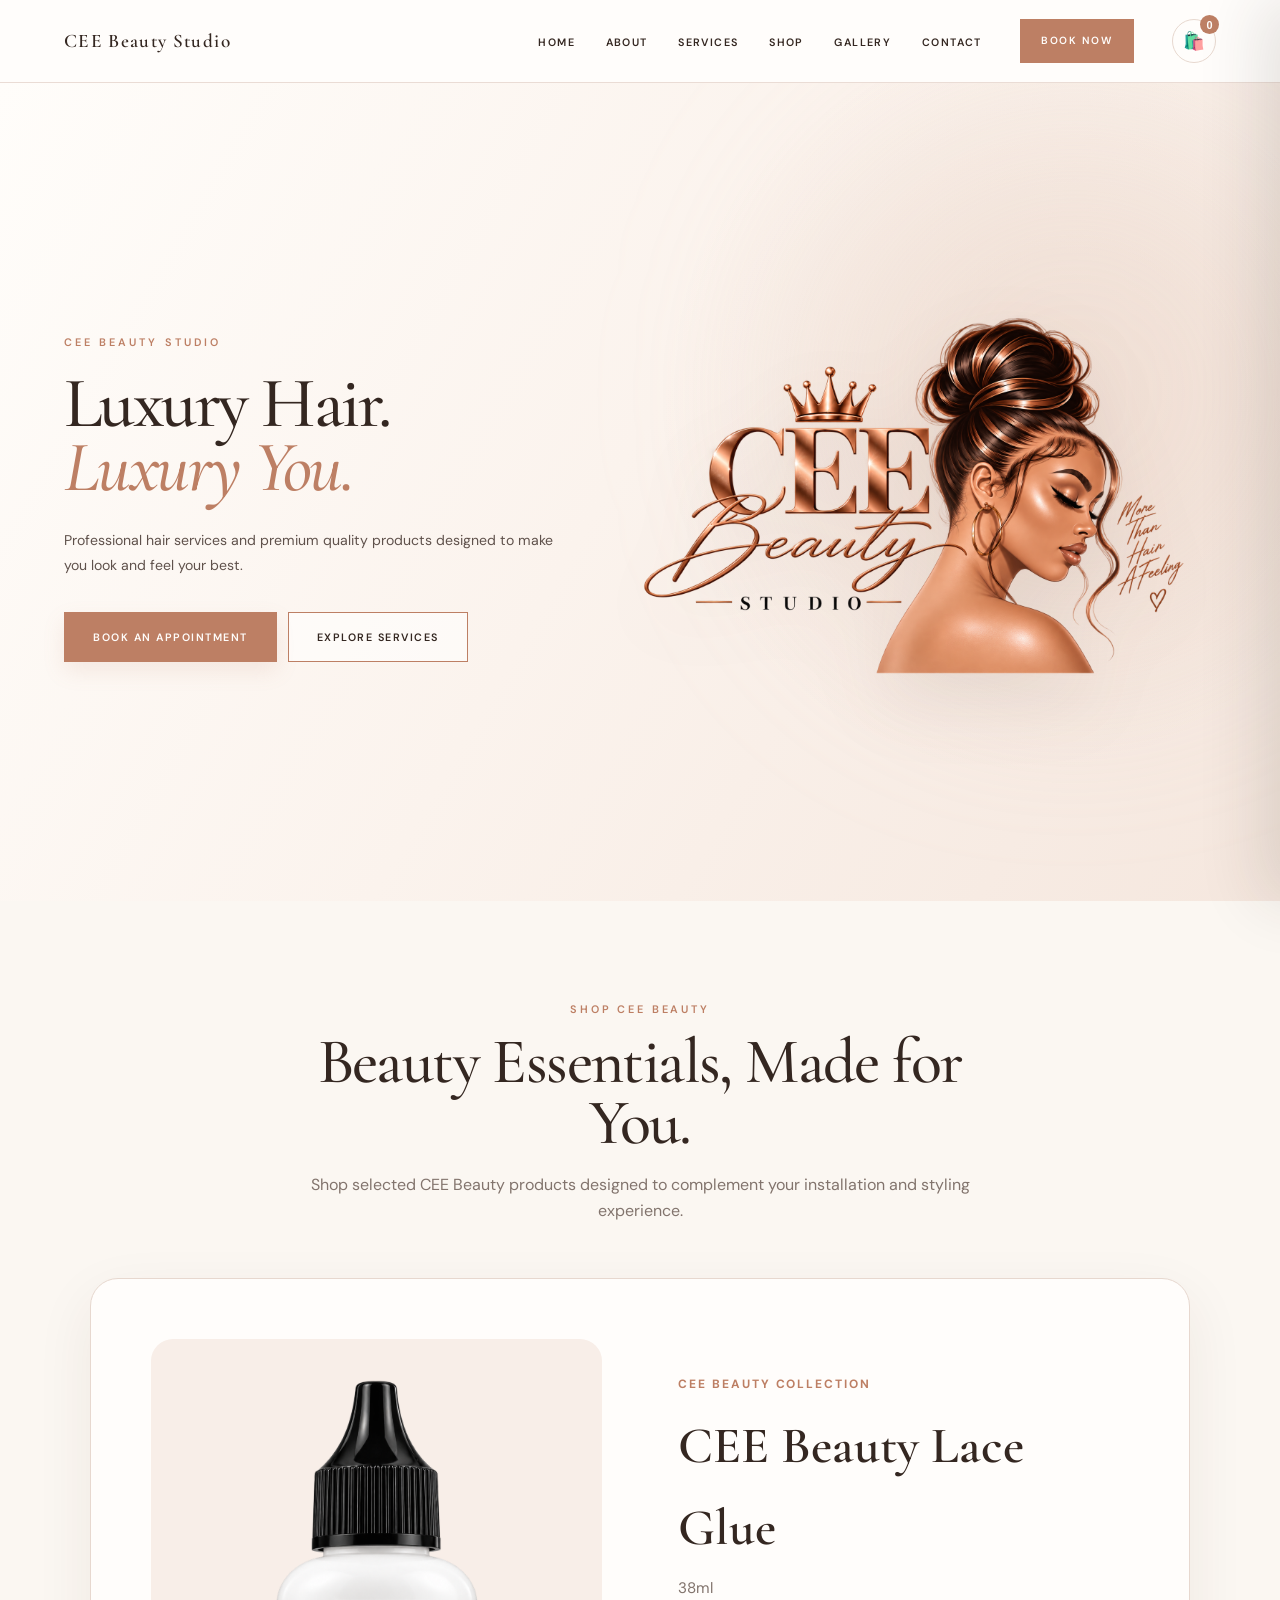
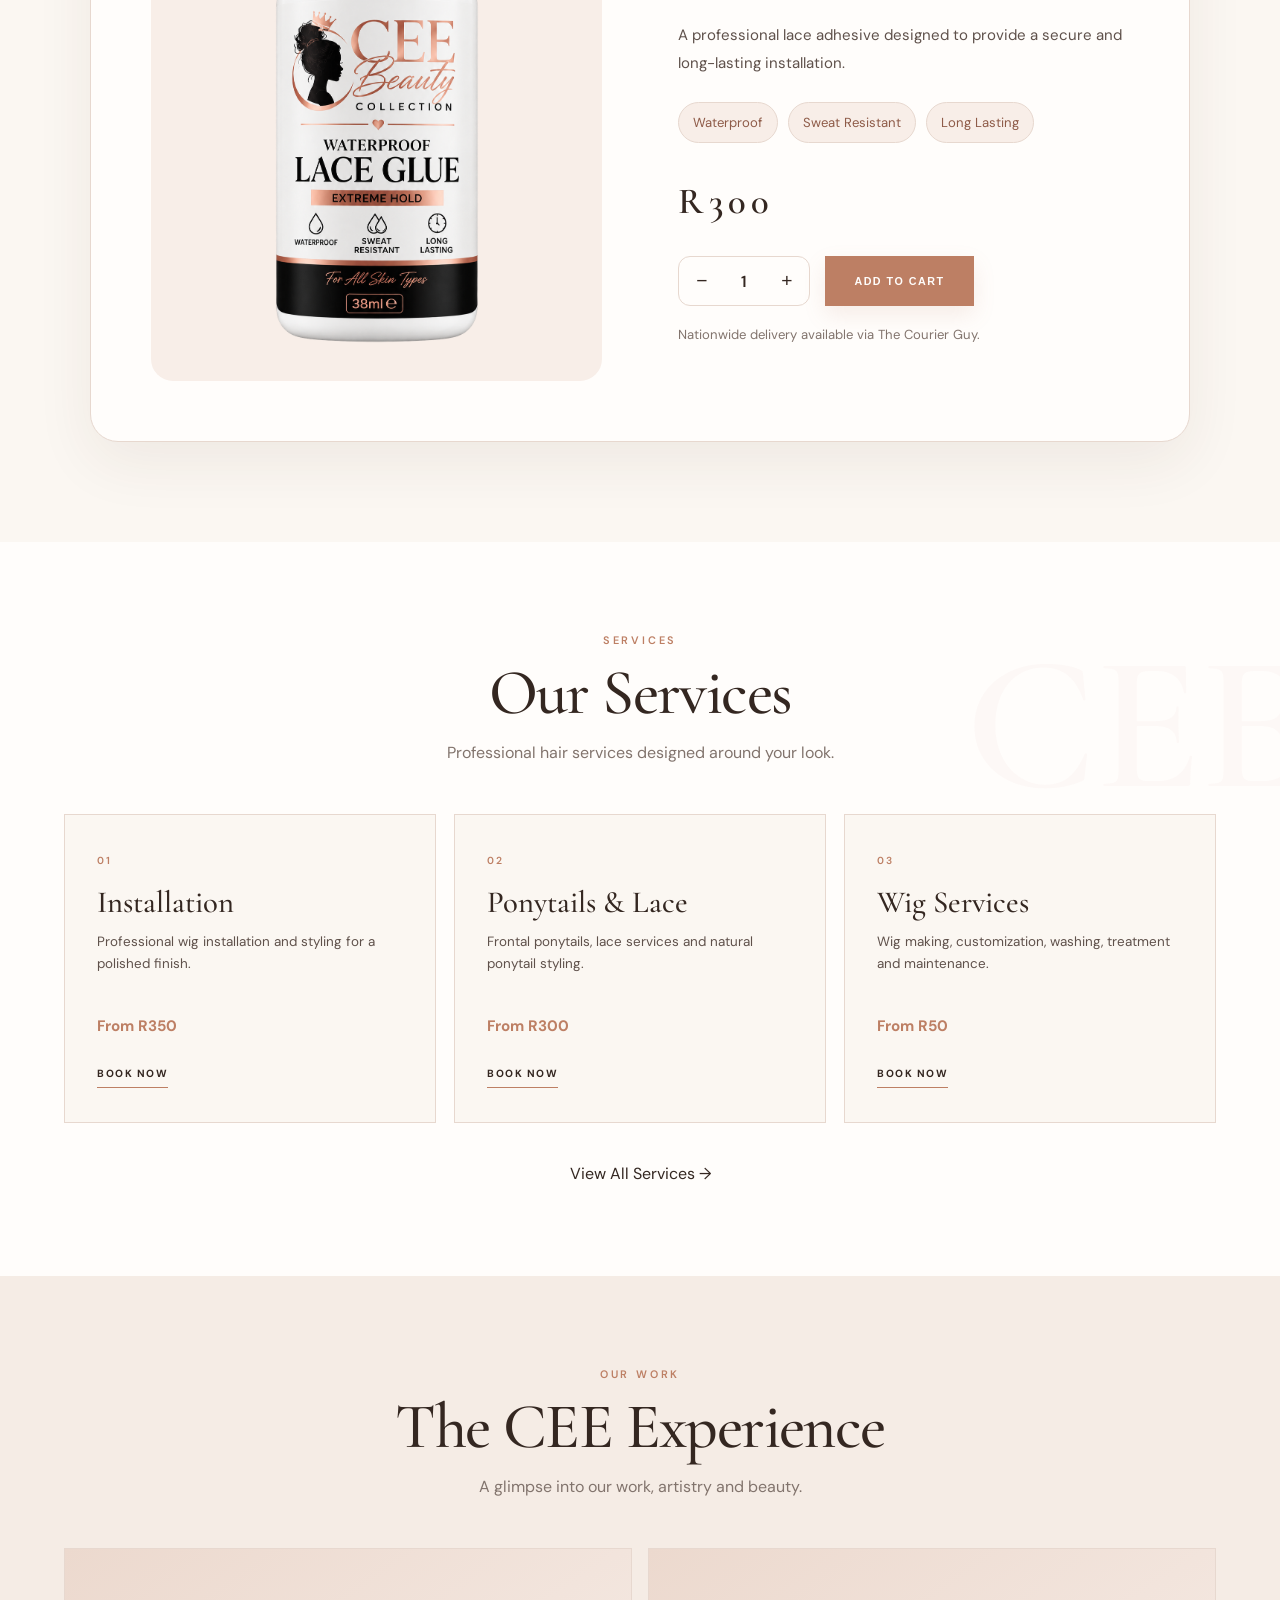
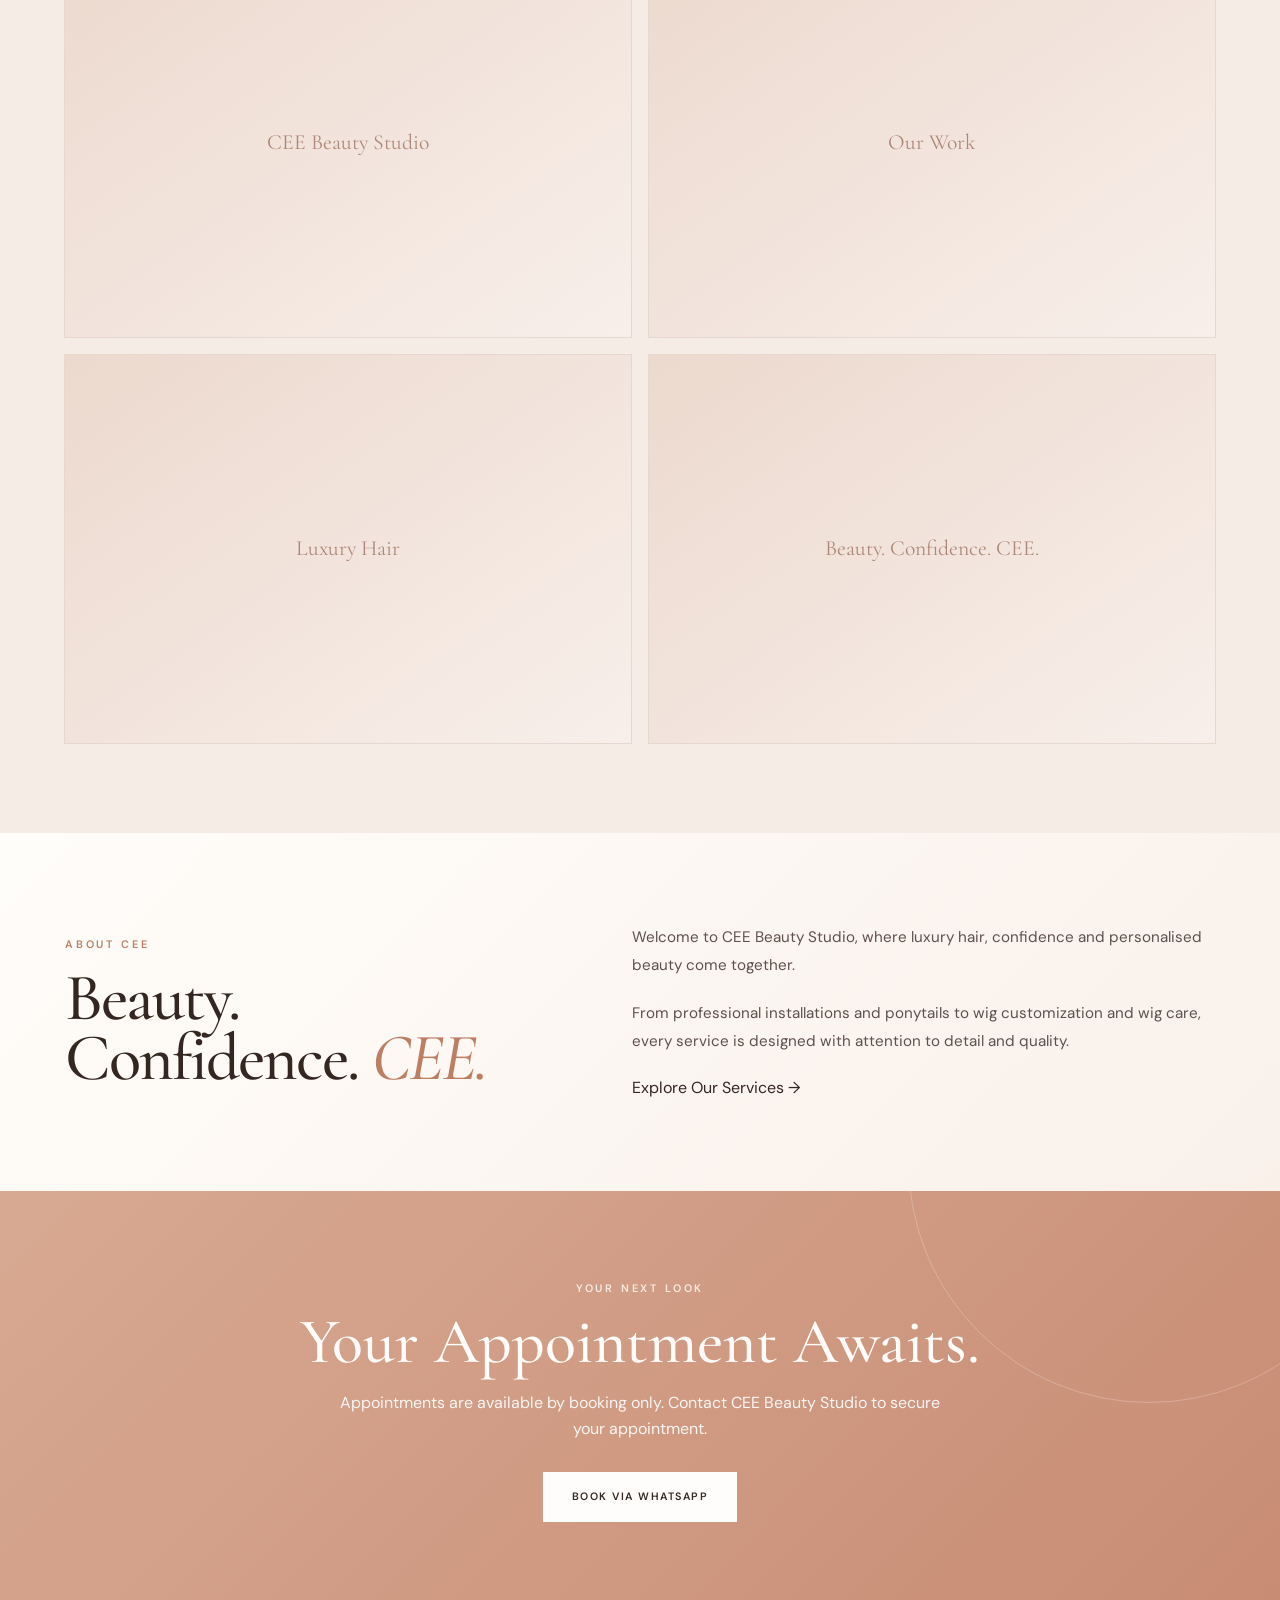
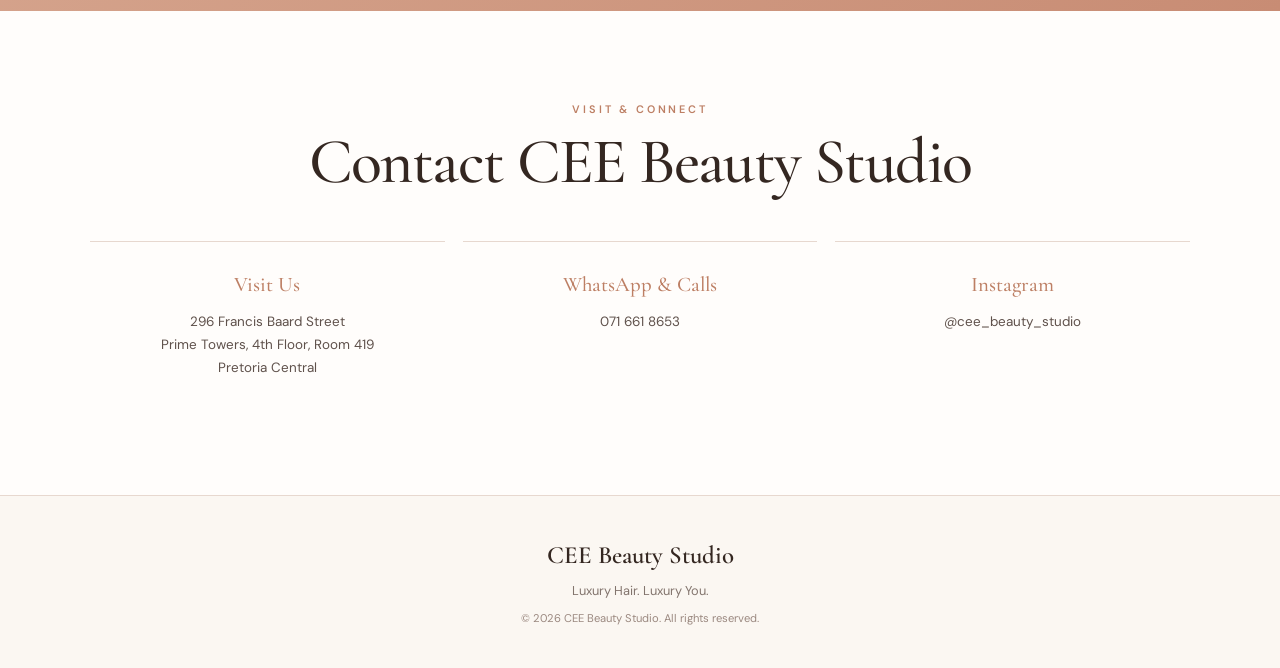
==== index.html @ 0c9e811d "Initial CEE Beauty Studio website" ====
<!DOCTYPE html>
<html lang="en">
<head>
    <meta charset="UTF-8">
    <meta name="viewport" content="width=device-width, initial-scale=1.0">

    <meta
        name="description"
        content="CEE Beauty Studio — luxury hair services and premium beauty products."
    >

    <title>CEE Beauty Studio | Luxury Hair. Luxury You.</title>

    <!-- Google Fonts -->
    <link rel="preconnect" href="https://fonts.googleapis.com">
    <link rel="preconnect" href="https://fonts.gstatic.com" crossorigin>

    <link
        href="https://fonts.googleapis.com/css2?family=Cormorant+Garamond:wght@400;500;600;700&family=DM+Sans:wght@400;500;600&display=swap"
        rel="stylesheet"
    >

    <!-- Main CSS -->
    <link rel="stylesheet" href="css/style.css">
</head>

<body>

    <!-- =========================================
         NAVIGATION
    ========================================== -->

    <header class="site-header">

        <nav class="navbar">

            <a href="#home" class="brand">
                CEE Beauty Studio
            </a>

           <ul class="nav-links">
    <li><a href="#home">Home</a></li>
    <li><a href="#about">About</a></li>
    <li><a href="#services">Services</a></li>
    <li><a href="#shop">Shop</a></li>
    <li><a href="#gallery">Gallery</a></li>
    <li><a href="#contact">Contact</a></li>
</ul>

<a href="#booking" class="nav-button">
    Book Now
</a>

<button class="cart-button" type="button" aria-label="Open shopping cart">
    🛍️
    <span class="cart-count">0</span>
</button>

<button
    class="menu-toggle"
    aria-label="Open navigation menu"
    aria-expanded="false"
>
    <span></span>
    <span></span>
    <span></span>
</button>

        </nav>

    </header>


    <!-- =========================================
         MAIN CONTENT
    ========================================== -->

    <main>


        <!-- =====================================
             HERO SECTION
        ====================================== -->

        <section id="home" class="hero">

            <!-- Hero Copy -->

            <div class="hero-content">

                <p class="hero-eyebrow">
                    CEE BEAUTY STUDIO
                </p>

                <h1>
                    Luxury Hair.
                    <span>Luxury You.</span>
                </h1>

                <p class="hero-description">
                    Professional hair services and premium quality
                    products designed to make you look and feel your best.
                </p>


                <div class="hero-buttons">

                    <a
                        href="#booking"
                        class="button button-primary"
                    >
                        Book an Appointment
                    </a>

                    <a
                        href="#services"
                        class="button button-secondary"
                    >
                        Explore Services
                    </a>

                </div>

            </div>


            <!-- Hero Artwork -->

            <div class="hero-image">

                <img
                    src="images/cee-hero.png"
                    alt="CEE Beauty Studio luxury beauty artwork"
                >

            </div>

        </section>



        <!-- =====================================
             FEATURED PRODUCT / SHOP
        ====================================== -->

        <section id="shop" class="shop-section">

    <div class="section-heading">
        <p class="eyebrow">SHOP CEE BEAUTY</p>
        <h2>Beauty Essentials, <span>Made for You.</span></h2>
        <p>
            Shop selected CEE Beauty products designed to complement
            your installation and styling experience.
        </p>
    </div>

    <div class="shop-product-card">

        <div class="shop-product-image">
            <img
                src="images/cee-glue.png"
                alt="CEE Beauty Lace Glue"
            >
        </div>

        <div class="shop-product-info">

            <p class="product-label">CEE BEAUTY COLLECTION</p>

            <h3>CEE Beauty Lace Glue</h3>

            <p class="product-size">38ml</p>

            <p class="product-description">
                A professional lace adhesive designed to provide
                a secure and long-lasting installation.
            </p>

            <div class="product-benefits">
                <span>Waterproof</span>
                <span>Sweat Resistant</span>
                <span>Long Lasting</span>
            </div>

            <div class="product-price">
                <span>R300</span>
            </div>

            <div class="product-purchase">

                <div class="quantity-selector">
                    <button type="button" class="quantity-btn decrease">−</button>

                    <span class="quantity-value">1</span>

                    <button type="button" class="quantity-btn increase">+</button>
                </div>

                <button
                    type="button"
                    class="button button-primary add-to-cart"
                    data-product="CEE Beauty Lace Glue"
                    data-price="300"
                >
                    Add to Cart
                </button>

            </div>

            <p class="delivery-note">
                Nationwide delivery available via The Courier Guy.
            </p>

        </div>

    </div>

</section>


        <!-- =====================================
             SERVICES
        ====================================== -->

        <section
            id="services"
            class="services"
        >

            <div class="section-heading">

                <p class="eyebrow">
                    SERVICES
                </p>

                <h2>
                    Our Services
                </h2>

                <p>
                    Professional hair services designed around your look.
                </p>

            </div>


            <div class="service-grid">


                <!-- Installation -->

                <article class="service-card">

                    <div class="service-number">
                        01
                    </div>

                    <h3>
                        Installation
                    </h3>

                    <p>
                        Professional wig installation and styling
                        for a polished finish.
                    </p>

                    <span>
                        From R350
                    </span>

                    <a href="#booking">
                        Book Now
                    </a>

                </article>


                <!-- Ponytails & Lace -->

                <article class="service-card">

                    <div class="service-number">
                        02
                    </div>

                    <h3>
                        Ponytails & Lace
                    </h3>

                    <p>
                        Frontal ponytails, lace services and
                        natural ponytail styling.
                    </p>

                    <span>
                        From R300
                    </span>

                    <a href="#booking">
                        Book Now
                    </a>

                </article>


                <!-- Wig Services -->

                <article class="service-card">

                    <div class="service-number">
                        03
                    </div>

                    <h3>
                        Wig Services
                    </h3>

                    <p>
                        Wig making, customization, washing,
                        treatment and maintenance.
                    </p>

                    <span>
                        From R50
                    </span>

                    <a href="#booking">
                        Book Now
                    </a>

                </article>

            </div>


            <div class="services-link">

                <a
                    href="#booking"
                    class="text-link"
                >
                    View All Services
                    <span>→</span>
                </a>

            </div>

        </section>



        <!-- =====================================
             GALLERY
        ====================================== -->

        <section
            id="gallery"
            class="gallery"
        >

            <div class="section-heading">

                <p class="eyebrow">
                    OUR WORK
                </p>

                <h2>
                    The CEE Experience
                </h2>

                <p>
                    A glimpse into our work, artistry and beauty.
                </p>

            </div>


            <div class="gallery-grid">


                <div class="gallery-placeholder">

                    <span>
                        CEE Beauty Studio
                    </span>

                </div>


                <div class="gallery-placeholder">

                    <span>
                        Our Work
                    </span>

                </div>


                <div class="gallery-placeholder">

                    <span>
                        Luxury Hair
                    </span>

                </div>


                <div class="gallery-placeholder">

                    <span>
                        Beauty. Confidence. CEE.
                    </span>

                </div>

            </div>

        </section>



        <!-- =====================================
             ABOUT CEE
        ====================================== -->

        <section
            id="about"
            class="about"
        >

            <div class="about-layout">


                <div class="about-intro">

                    <p class="eyebrow">
                        ABOUT CEE
                    </p>

                    <h2>
                        Beauty.
                        Confidence.
                        <span>CEE.</span>
                    </h2>

                </div>


                <div class="about-text">

                    <p>
                        Welcome to CEE Beauty Studio, where luxury hair,
                        confidence and personalised beauty come together.
                    </p>

                    <p>
                        From professional installations and ponytails
                        to wig customization and wig care, every service
                        is designed with attention to detail and quality.
                    </p>

                    <a
                        href="#services"
                        class="text-link"
                    >
                        Explore Our Services
                        <span>→</span>
                    </a>

                </div>

            </div>

        </section>



        <!-- =====================================
             BOOKING
        ====================================== -->

        <section
            id="booking"
            class="booking"
        >

            <div class="booking-content">

                <p class="eyebrow">
                    YOUR NEXT LOOK
                </p>

                <h2>
                    Your Appointment Awaits.
                </h2>

                <p>
                    Appointments are available by booking only.
                    Contact CEE Beauty Studio to secure your appointment.
                </p>


                <a
                    href="https://wa.me/27716618653"
                    class="button button-primary"
                    target="_blank"
                    rel="noopener noreferrer"
                >
                    Book via WhatsApp
                </a>

            </div>

        </section>



        <!-- =====================================
             CONTACT
        ====================================== -->

        <section
            id="contact"
            class="contact"
        >

            <div class="section-heading">

                <p class="eyebrow">
                    VISIT & CONNECT
                </p>

                <h2>
                    Contact CEE Beauty Studio
                </h2>

            </div>


            <div class="contact-details">


                <!-- Address -->

                <div class="contact-item">

                    <span class="contact-label">
                        Visit Us
                    </span>

                    <p>
                        296 Francis Baard Street<br>
                        Prime Towers, 4th Floor, Room 419<br>
                        Pretoria Central
                    </p>

                </div>


                <!-- Phone -->

                <div class="contact-item">

                    <span class="contact-label">
                        WhatsApp & Calls
                    </span>

                    <p>

                        <a href="tel:+27716618653">
                            071 661 8653
                        </a>

                    </p>

                </div>


                <!-- Instagram -->

                <div class="contact-item">

                    <span class="contact-label">
                        Instagram
                    </span>

                    <p>
                        @cee_beauty_studio
                    </p>

                </div>

            </div>

        </section>

    </main>



    <!-- =========================================
         FOOTER
    ========================================== -->

    <footer>

        <div class="footer-brand">
            CEE Beauty Studio
        </div>

        <p>
            Luxury Hair. Luxury You.
        </p>

        <p class="copyright">
            &copy; 2026 CEE Beauty Studio.
            All rights reserved.
        </p>

    </footer>




    <!-- =========================================
         SHOPPING CART
    ========================================== -->

    <div class="cart-overlay"></div>

    <aside class="cart-drawer">

        <div class="cart-header">
            <div>
                <p class="eyebrow">CEE BEAUTY</p>
                <h2>Your Cart</h2>
            </div>

            <button class="cart-close" type="button" aria-label="Close cart">
                ×
            </button>
        </div>

        <div class="cart-items">
            <p class="empty-cart">
                Your cart is currently empty.
            </p>
        </div>

        <div class="cart-footer">

            <div class="cart-total">
                <span>Subtotal</span>
                <strong>R0</strong>
            </div>

            <button class="button button-primary checkout-button" type="button">
                Proceed to Checkout
            </button>

            <p class="cart-delivery-note">
                Nationwide delivery available via The Courier Guy.
            </p>

        </div>

    </aside>

    <!-- Main JavaScript -->

    <script src="js/script.js"></script>

</body>
</html>
---- css/style.css ----
/* =========================================================
   CEE BEAUTY STUDIO
   Modern Luxury Website
   Responsive / Fluid Layout
========================================================= */


/* =========================================================
   BRAND VARIABLES
========================================================= */

:root {
    --ivory: #fbf7f2;
    --white: #fffdfb;
    --soft-cream: #f5ece5;
    --blush: #ead5c9;
    --blush-light: #f8eee8;

    --rose-gold: #bd7f64;
    --rose-dark: #8e5b48;
    --champagne: #cda184;

    --brown: #342721;
    --text: #5f514b;
    --muted: #82746d;

    --border: #e7d8cf;

    --serif: "Cormorant Garamond", Georgia, serif;
    --sans: "DM Sans", Arial, sans-serif;
}


/* =========================================================
   RESET
========================================================= */

* {
    margin: 0;
    padding: 0;
    box-sizing: border-box;
}

html {
    scroll-behavior: smooth;
}

body {
    font-family: var(--sans);
    background: var(--ivory);
    color: var(--brown);
    line-height: 1.6;
    overflow-x: hidden;
}

img {
    display: block;
    max-width: 100%;
}

a {
    color: inherit;
    text-decoration: none;
}

ul {
    list-style: none;
}

section {
    scroll-margin-top: 86px;
}


/* =========================================================
   TYPOGRAPHY
========================================================= */

.eyebrow {
    margin-bottom: 14px;

    color: var(--rose-gold);

    font-size: 0.68rem;
    font-weight: 600;
    letter-spacing: 0.26em;
    text-transform: uppercase;
}

.section-heading {
    width: min(100%, 760px);

    margin: 0 auto 48px;

    text-align: center;
}

.section-heading h2 {
    margin-bottom: 16px;

    font-family: var(--serif);
    font-size: clamp(2.8rem, 5vw, 5rem);
    font-weight: 500;
    line-height: 0.95;
    letter-spacing: -0.025em;

    color: var(--brown);
}

.section-heading > p:last-child {
    color: var(--muted);
}


/* =========================================================
   NAVIGATION
========================================================= */

.site-header {
    position: sticky;
    top: 0;
    z-index: 1000;

    background: rgba(255, 253, 251, 0.94);

    border-bottom: 1px solid rgba(231, 216, 207, 0.85);

    backdrop-filter: blur(14px);
    -webkit-backdrop-filter: blur(14px);
}

.navbar {
    width: min(1380px, 100%);

    min-height: 82px;

    margin: 0 auto;

    padding-inline: clamp(24px, 5vw, 72px);

    display: flex;
    align-items: center;
    justify-content: space-between;

    gap: clamp(18px, 3vw, 40px);
}


/* Brand */

.brand {
    flex-shrink: 0;

    color: var(--brown);

    font-family: var(--serif);
    font-size: clamp(1.05rem, 1.5vw, 1.4rem);
    font-weight: 600;

    letter-spacing: 0.07em;

    white-space: nowrap;

    transition: color 0.3s ease;
}

.brand:hover {
    color: var(--rose-gold);
}


/* Links */

.nav-links {
    display: flex;
    align-items: center;

    gap: clamp(18px, 2.4vw, 34px);

    margin-left: auto;
}

.nav-links a {
    position: relative;

    color: var(--brown);

    font-size: 0.67rem;
    font-weight: 600;

    letter-spacing: 0.13em;

    text-transform: uppercase;

    transition: color 0.3s ease;
}

.nav-links a::after {
    content: "";

    position: absolute;

    left: 0;
    bottom: -7px;

    width: 0;
    height: 1px;

    background: var(--rose-gold);

    transition: width 0.3s ease;
}

.nav-links a:hover {
    color: var(--rose-gold);
}

.nav-links a:hover::after {
    width: 100%;
}


/* Book button */

.nav-button {
    flex-shrink: 0;

    display: inline-flex;
    align-items: center;
    justify-content: center;

    min-height: 44px;

    padding-inline: 20px;

    background: var(--rose-gold);

    border: 1px solid var(--rose-gold);

    color: var(--white);

    font-size: 0.65rem;
    font-weight: 600;

    letter-spacing: 0.15em;

    text-transform: uppercase;

    transition:
        background 0.3s ease,
        border-color 0.3s ease,
        transform 0.3s ease,
        box-shadow 0.3s ease;
}

.nav-button:hover {
    background: var(--rose-dark);
    border-color: var(--rose-dark);

    transform: translateY(-2px);

    box-shadow:
        0 10px 22px rgba(142, 91, 72, 0.14);
}


/* =========================================================
   HERO
========================================================= */

.hero {
    position: relative;

    min-height: max(
        600px,
        calc(100vh - 82px)
    );

    padding:
        clamp(50px, 6vw, 80px)
        clamp(24px, 5vw, 72px)
        clamp(45px, 5vw, 70px);

    display: grid;

    grid-template-columns:
        minmax(0, 0.9fr)
        minmax(0, 1.1fr);

    align-items: center;

    gap: clamp(20px, 4vw, 65px);

    overflow: hidden;

    background:
        radial-gradient(
            circle at 80% 40%,
            rgba(205, 161, 132, 0.16),
            transparent 32%
        ),
        linear-gradient(
            120deg,
            #fffdfa 0%,
            #fbf3ed 48%,
            #f5e7de 100%
        );
}


/* Soft background glow */

.hero::before {
    content: "";

    position: absolute;

    width: clamp(350px, 42vw, 650px);
    height: clamp(350px, 42vw, 650px);

    top: 5%;
    right: -5%;

    border-radius: 50%;

    background:
        rgba(234, 213, 201, 0.28);

    filter: blur(100px);

    pointer-events: none;
}


/* Hero text */

.hero-content {
    position: relative;
    z-index: 2;

    width: min(100%, 650px);

    animation:
        heroTextIn 0.8s ease both;
}

.hero-eyebrow {
    margin-bottom: 20px;

    color: var(--rose-gold);

    font-size: 0.68rem;
    font-weight: 600;

    letter-spacing: 0.28em;

    text-transform: uppercase;
}


/* Hero heading */

.hero h1 {
    margin-bottom: 27px;

    font-family: var(--serif);

    font-size:
        clamp(
            3.3rem,
            5.6vw,
            6.5rem
        );

    font-weight: 500;

    line-height: 0.9;

    letter-spacing: -0.035em;

    color: var(--brown);
}

.hero h1 span {
    display: block;

    color: var(--rose-gold);

    font-style: italic;

    font-weight: 500;
}


/* Hero description */

.hero-description {
    width: min(100%, 550px);

    margin-bottom: 34px;

    color: var(--text);

    font-size: clamp(0.88rem, 1vw, 0.98rem);

    line-height: 1.8;
}


/* Hero buttons */

.hero-buttons {
    display: flex;

    align-items: center;

    gap: 11px;

    flex-wrap: wrap;
}


/* Hero artwork */

.hero-image {
    position: relative;
    z-index: 2;

    width: 100%;

    display: flex;
    align-items: center;
    justify-content: center;

    min-width: 0;

    animation:
        heroImageIn 1s ease 0.15s both;
}

.hero-image img {
    width:
        clamp(
            420px,
            43vw,
            760px
        );

    max-width: 100%;

    height: auto;

    object-fit: contain;

    filter:
        drop-shadow(
            0 25px 35px
            rgba(91, 56, 44, 0.09)
        );

    animation:
        heroFloat 8s ease-in-out infinite;
}


/* =========================================================
   BUTTONS
========================================================= */

.button {
    display: inline-flex;

    align-items: center;
    justify-content: center;

    min-height: 50px;

    padding-inline: clamp(20px, 2.2vw, 28px);

    font-size: 0.67rem;
    font-weight: 600;

    letter-spacing: 0.14em;

    text-transform: uppercase;

    transition:
        transform 0.3s ease,
        background 0.3s ease,
        border-color 0.3s ease,
        color 0.3s ease,
        box-shadow 0.3s ease;
}

.button-primary {
    background: var(--rose-gold);

    border: 1px solid var(--rose-gold);

    color: var(--white);

    box-shadow:
        0 9px 22px rgba(189, 127, 100, 0.13);
}

.button-primary:hover {
    background: var(--rose-dark);

    border-color: var(--rose-dark);

    transform: translateY(-2px);

    box-shadow:
        0 13px 26px rgba(142, 91, 72, 0.15);
}

.button-secondary {
    background: rgba(255, 255, 255, 0.55);

    border: 1px solid var(--rose-gold);

    color: var(--brown);
}

.button-secondary:hover {
    background: var(--brown);

    border-color: var(--brown);

    color: var(--white);

    transform: translateY(-2px);
}


/* =========================================================
   FEATURED PRODUCT
========================================================= */

.featured-product {
    position: relative;

    padding:
        clamp(70px, 7vw, 105px)
        clamp(24px, 5vw, 72px)
        clamp(75px, 7vw, 110px);

    overflow: hidden;

    background:
        linear-gradient(
            135deg,
            #fffdfa 0%,
            #f9eee7 55%,
            #f2ded3 100%
        );

    border-top: 1px solid var(--border);
}


/* Product glow */

.featured-product::before {
    content: "";

    position: absolute;

    width: 500px;
    height: 500px;

    top: 50%;
    left: 3%;

    transform: translateY(-50%);

    border-radius: 50%;

    background:
        rgba(205, 161, 132, 0.10);

    filter: blur(90px);

    pointer-events: none;
}


.product-content {
    position: relative;
    z-index: 2;

    width: min(1250px, 100%);

    margin: 0 auto;

    display: grid;

    grid-template-columns:
        minmax(0, 0.85fr)
        minmax(0, 1.15fr);

    gap: clamp(40px, 6vw, 90px);

    align-items: center;
}


/* Product image */

.product-image {
    position: relative;

    min-width: 0;
    min-height: 480px;

    display: flex;

    align-items: center;
    justify-content: center;
}

.product-image img {
    position: relative;
    z-index: 2;

    width:
        clamp(
            300px,
            30vw,
            430px
        );

    max-width: 92%;

    max-height: 560px;

    height: auto;

    object-fit: contain;

    filter:
        drop-shadow(
            0 25px 28px
            rgba(74, 46, 37, 0.13)
        );

    animation:
        productFloat 7s ease-in-out infinite;
}


/* Product floor shadow */

.product-image::after {
    content: "";

    position: absolute;

    bottom: 50px;
    left: 50%;

    width: 190px;
    height: 28px;

    transform: translateX(-50%);

    border-radius: 50%;

    background:
        rgba(70, 45, 37, 0.10);

    filter: blur(16px);

    pointer-events: none;
}


/* NEW badge */

.product-badge {
    position: absolute;

    top: 30px;
    left: 50%;

    transform: translateX(-155px);

    z-index: 4;

    width: 48px;
    height: 48px;

    display: flex;

    align-items: center;
    justify-content: center;

    border-radius: 50%;

    background: var(--rose-gold);

    color: var(--white);

    font-size: 0.48rem;
    font-weight: 700;

    letter-spacing: 0.12em;

    box-shadow:
        0 10px 20px
        rgba(189, 127, 100, 0.18);
}


/* Product info */

.product-info {
    width: min(100%, 620px);
}

.product-label {
    margin-bottom: 16px;

    color: var(--rose-gold);

    font-size: 0.67rem;
    font-weight: 600;

    letter-spacing: 0.27em;

    text-transform: uppercase;
}

.product-info h2 {
    margin-bottom: 22px;

    font-family: var(--serif);

    font-size:
        clamp(
            3rem,
            5vw,
            5.1rem
        );

    font-weight: 500;

    line-height: 0.91;

    letter-spacing: -0.03em;

    color: var(--brown);
}

.product-info h2 span {
    display: block;

    color: var(--rose-gold);

    font-style: italic;
}

.product-description {
    width: min(100%, 540px);

    margin-bottom: 30px;

    color: var(--text);

    font-size: 0.94rem;

    line-height: 1.8;
}


/* Product feature cards */

.product-features {
    display: grid;

    grid-template-columns:
        repeat(3, minmax(0, 1fr));

    gap: 10px;

    margin-bottom: 30px;
}

.feature {
    min-height: 135px;

    padding: 18px;

    background:
        rgba(255, 255, 255, 0.62);

    border:
        1px solid
        rgba(189, 127, 100, 0.18);

    transition:
        transform 0.3s ease,
        border-color 0.3s ease,
        box-shadow 0.3s ease;
}

.feature:hover {
    transform: translateY(-4px);

    border-color:
        rgba(189, 127, 100, 0.42);

    box-shadow:
        0 12px 25px
        rgba(91, 56, 44, 0.06);
}

.feature-icon {
    display: block;

    margin-bottom: 10px;

    color: var(--rose-gold);

    font-size: 1rem;
}

.feature strong {
    display: block;

    margin-bottom: 4px;

    color: var(--brown);

    font-size: 0.64rem;
    font-weight: 700;

    letter-spacing: 0.08em;

    text-transform: uppercase;
}

.feature p {
    color: var(--muted);

    font-size: 0.73rem;

    line-height: 1.45;
}


/* Product price */

.product-price {
    display: flex;

    align-items: baseline;

    gap: 12px;

    margin-bottom: 22px;
}

.product-price span {
    color: var(--muted);

    font-size: 0.7rem;
    font-weight: 600;

    letter-spacing: 0.14em;

    text-transform: uppercase;
}

.product-price strong {
    color: var(--brown);

    font-family: var(--serif);

    font-size: 2.3rem;
    font-weight: 600;
}


/* Product buttons */

.product-actions {
    display: flex;

    align-items: center;

    gap: 10px;

    flex-wrap: wrap;

    margin-bottom: 18px;
}

.delivery-note {
    color: var(--muted);

    font-size: 0.73rem;
}


/* =========================================================
   SERVICES
========================================================= */

.services {
    position: relative;

    padding:
        clamp(75px, 7vw, 105px)
        clamp(24px, 5vw, 72px)
        clamp(80px, 7vw, 110px);

    overflow: hidden;

    background: var(--white);
}

.services::after {
    content: "CEE";

    position: absolute;

    top: 4%;
    right: -2%;

    font-family: var(--serif);

    font-size: clamp(9rem, 15vw, 14rem);

    font-weight: 600;

    color:
        rgba(189, 127, 100, 0.035);

    pointer-events: none;
}

.service-grid {
    position: relative;
    z-index: 2;

    width: min(1200px, 100%);

    margin: 0 auto;

    display: grid;

    grid-template-columns:
        repeat(3, minmax(0, 1fr));

    gap: 18px;
}

.service-card {
    position: relative;

    padding:
        clamp(30px, 3vw, 42px)
        clamp(22px, 2.5vw, 32px)
        34px;

    background: var(--ivory);

    border: 1px solid var(--border);

    transition:
        transform 0.35s ease,
        box-shadow 0.35s ease,
        border-color 0.35s ease;
}

.service-card:hover {
    transform: translateY(-7px);

    border-color: var(--rose-gold);

    box-shadow:
        0 18px 36px
        rgba(91, 56, 44, 0.07);
}

.service-number {
    margin-bottom: 18px;

    color: var(--rose-gold);

    font-size: 0.64rem;
    font-weight: 600;

    letter-spacing: 0.23em;
}

.service-card h3 {
    margin-bottom: 13px;

    font-family: var(--serif);

    font-size:
        clamp(
            1.75rem,
            2.4vw,
            2.05rem
        );

    font-weight: 500;

    line-height: 1;

    color: var(--brown);
}

.service-card p {
    min-height: 65px;

    margin-bottom: 18px;

    color: var(--text);

    font-size: 0.84rem;

    line-height: 1.65;
}

.service-card > span {
    display: block;

    margin-bottom: 20px;

    color: var(--rose-gold);

    font-size: 0.95rem;
    font-weight: 700;
}

.service-card > a {
    display: inline-block;

    padding-bottom: 5px;

    border-bottom:
        1px solid
        var(--rose-gold);

    color: var(--brown);

    font-size: 0.65rem;
    font-weight: 700;

    letter-spacing: 0.15em;

    text-transform: uppercase;

    transition: color 0.3s ease;
}

.service-card > a:hover {
    color: var(--rose-gold);
}


/* View all */

.services-link {
    position: relative;
    z-index: 2;

    margin-top: 38px;

    text-align: center;
}


/* =========================================================
   GALLERY
========================================================= */

.gallery {
    padding:
        clamp(75px, 7vw, 105px)
        clamp(24px, 5vw, 72px)
        clamp(80px, 7vw, 110px);

    background: var(--soft-cream);
}

.gallery-grid {
    width: min(1200px, 100%);

    margin: 0 auto;

    display: grid;

    grid-template-columns:
        repeat(2, minmax(0, 1fr));

    gap: 16px;
}

.gallery-placeholder {
    position: relative;

    min-height:
        clamp(
            260px,
            32vw,
            390px
        );

    display: flex;

    align-items: center;
    justify-content: center;

    overflow: hidden;

    background:
        linear-gradient(
            145deg,
            #ecd9ce,
            #f8efea
        );

    border: 1px solid var(--border);

    color: var(--rose-dark);

    font-family: var(--serif);

    font-size: 1.35rem;

    transition:
        transform 0.35s ease,
        box-shadow 0.35s ease;
}

.gallery-placeholder:hover {
    transform: scale(1.01);

    box-shadow:
        0 18px 36px
        rgba(91, 56, 44, 0.09);
}

.gallery-placeholder span {
    opacity: 0.68;
}


/* =========================================================
   ABOUT
========================================================= */

.about {
    padding:
        clamp(75px, 7vw, 105px)
        clamp(24px, 5vw, 72px);

    background:
        linear-gradient(
            135deg,
            #fffdfa,
            #f9f0ea
        );
}

.about-layout {
    width: min(1150px, 100%);

    margin: 0 auto;

    display: grid;

    grid-template-columns:
        minmax(0, 0.9fr)
        minmax(0, 1.1fr);

    gap: clamp(40px, 7vw, 90px);

    align-items: center;
}

.about-intro h2 {
    font-family: var(--serif);

    font-size:
        clamp(
            3rem,
            5.2vw,
            5.4rem
        );

    font-weight: 500;

    line-height: 0.9;

    letter-spacing: -0.03em;
}

.about-intro h2 span {
    color: var(--rose-gold);

    font-style: italic;
}

.about-text {
    width: min(100%, 620px);
}

.about-text p {
    margin-bottom: 20px;

    color: var(--text);

    font-size: 0.95rem;

    line-height: 1.85;
}


/* =========================================================
   BOOKING
========================================================= */

.booking {
    position: relative;

    padding:
        clamp(75px, 7vw, 105px)
        clamp(24px, 5vw, 72px);

    overflow: hidden;

    text-align: center;

    background:
        linear-gradient(
            135deg,
            #d8a992,
            #c88c74
        );

    color: var(--white);
}

.booking::before {
    content: "";

    position: absolute;

    width: 480px;
    height: 480px;

    top: -270px;
    right: -110px;

    border:
        1px solid
        rgba(255, 255, 255, 0.23);

    border-radius: 50%;
}

.booking-content {
    position: relative;
    z-index: 2;

    width: min(760px, 100%);

    margin: 0 auto;
}

.booking .eyebrow {
    color: rgba(255, 255, 255, 0.78);
}

.booking h2 {
    margin-bottom: 18px;

    font-family: var(--serif);

    font-size:
        clamp(
            3rem,
            5vw,
            5rem
        );

    font-weight: 500;

    line-height: 0.95;
}

.booking-content > p:not(.eyebrow) {
    width: min(100%, 620px);

    margin:
        0
        auto
        30px;

    color:
        rgba(255, 255, 255, 0.9);
}

.booking .button-primary {
    background: var(--white);

    border-color: var(--white);

    color: var(--brown);

    box-shadow: none;
}

.booking .button-primary:hover {
    background: var(--brown);

    border-color: var(--brown);

    color: var(--white);
}


/* =========================================================
   CONTACT
========================================================= */

.contact {
    padding:
        clamp(75px, 7vw, 105px)
        clamp(24px, 5vw, 72px);

    background: var(--white);
}

.contact-details {
    width: min(1100px, 100%);

    margin: 0 auto;

    display: grid;

    grid-template-columns:
        repeat(3, minmax(0, 1fr));

    gap: 18px;
}

.contact-item {
    padding: 26px 22px;

    border-top:
        1px solid
        var(--border);

    text-align: center;
}

.contact-label {
    display: block;

    margin-bottom: 10px;

    color: var(--rose-gold);

    font-family: var(--serif);

    font-size: 1.3rem;

    font-weight: 500;
}

.contact-item p {
    color: var(--text);

    font-size: 0.84rem;

    line-height: 1.7;
}

.contact-item a {
    transition: color 0.3s ease;
}

.contact-item a:hover {
    color: var(--rose-gold);
}


/* =========================================================
   FOOTER
========================================================= */

footer {
    padding:
        40px
        clamp(24px, 5vw, 72px);

    text-align: center;

    background: var(--cream);

    border-top:
        1px solid
        var(--border);
}

.footer-brand {
    margin-bottom: 5px;

    color: var(--brown);

    font-family: var(--serif);

    font-size: 1.55rem;

    font-weight: 600;
}

footer p {
    color: var(--muted);

    font-size: 0.8rem;
}

footer .copyright {
    margin-top: 9px;

    color: #9b8980;

    font-size: 0.7rem;
}


/* =========================================================
   ANIMATIONS
========================================================= */

@keyframes heroTextIn {

    from {
        opacity: 0;
        transform: translateY(24px);
    }

    to {
        opacity: 1;
        transform: translateY(0);
    }
}

@keyframes heroImageIn {

    from {
        opacity: 0;
        transform: translateX(35px);
    }

    to {
        opacity: 1;
        transform: translateX(0);
    }
}

@keyframes heroFloat {

    0%,
    100% {
        transform: translateY(0);
    }

    50% {
        transform: translateY(-6px);
    }
}

@keyframes productFloat {

    0%,
    100% {
        transform: translateY(0);
    }

    50% {
        transform: translateY(-9px);
    }
}


/* =========================================================
   MEDIUM SCREENS / TABLETS
========================================================= */

@media (max-width: 1099px) {

    /* Navigation */

    .navbar {
        gap: 20px;
    }

    .nav-links {
        gap: 18px;
    }


    /* Hero */

    .hero {
        min-height: auto;

        grid-template-columns: 1fr;

        padding-top: 70px;

        text-align: center;
    }

    .hero-content {
        width: min(100%, 760px);

        margin: 0 auto;
    }

    .hero-description {
        margin-left: auto;
        margin-right: auto;
    }

    .hero-buttons {
        justify-content: center;
    }

    .hero-image {
        margin-top: -5px;
    }

    .hero-image img {
        width: min(680px, 88vw);
    }


    /* Product */

    .product-content {
        width: min(100%, 800px);

        grid-template-columns: 1fr;

        gap: 35px;

        text-align: center;
    }

    .product-image {
        min-height: 470px;
    }

    .product-image img {
        width: min(420px, 70vw);
    }

    .product-info {
        width: min(100%, 700px);

        margin: 0 auto;
    }

    .product-description {
        margin-left: auto;
        margin-right: auto;
    }

    .product-price,
    .product-actions {
        justify-content: center;
    }


    /* About */

    .about-layout {
        width: min(100%, 780px);

        grid-template-columns: 1fr;

        gap: 35px;

        text-align: center;
    }

    .about-text {
        margin: 0 auto;
    }


    /* Services */

    .service-grid {
        width: min(100%, 850px);

        grid-template-columns:
            repeat(2, minmax(0, 1fr));
    }


    /* Contact */

    .contact-details {
        width: min(100%, 850px);

        grid-template-columns:
            repeat(2, minmax(0, 1fr));
    }
}


/* =========================================================
   SMALL SCREENS / PHONES
========================================================= */

@media (max-width: 699px) {

    /* =========================
       GLOBAL
    ========================= */

    section {
        scroll-margin-top: 70px;
    }


    /* =========================
       NAVIGATION
    ========================= */

    .navbar {
        min-height: 70px;

        padding-inline: 18px;

        gap: 10px;
    }

    .brand {
        font-size: 1rem;
    }

    .nav-links {
        display: none;
    }

    .nav-button {
        min-height: 40px;

        padding-inline: 14px;

        font-size: 0.55rem;
    }


    /* =========================
       HERO
    ========================= */

    .hero {
        min-height: auto;

        padding:
            65px
            6%
            45px;

        gap: 5px;
    }

    .hero-eyebrow {
        margin-bottom: 14px;

        font-size: 0.57rem;

        letter-spacing: 0.2em;
    }

    .hero h1 {
        margin-bottom: 20px;

        font-size:
            clamp(
                3rem,
                14vw,
                4.3rem
            );
    }

    .hero-description {
        margin-bottom: 26px;

        font-size: 0.85rem;

        line-height: 1.7;
    }

    .hero-buttons {
        flex-direction: column;

        width: 100%;

        gap: 9px;
    }

    .hero-buttons .button {
        width: 100%;
    }

    .hero-image {
        margin-top: 12px;
    }

    .hero-image img {
        width: 112%;

        max-width: none;

        margin-left: -6%;
    }


    /* =========================
       PRODUCT
    ========================= */

    .featured-product {
        padding-top: 65px;
        padding-bottom: 75px;
    }

    .product-image {
        min-height: 350px;
    }

    .product-image img {
        width: min(330px, 88vw);
    }

    .product-image::after {
        bottom: 35px;
    }

    .product-badge {
        top: 5px;

        transform:
            translateX(-120px);

        width: 46px;
        height: 46px;
    }

    .product-info h2 {
        font-size:
            clamp(
                2.7rem,
                12vw,
                3.5rem
            );
    }

    .product-description {
        font-size: 0.86rem;
    }

    .product-features {
        grid-template-columns: 1fr;

        gap: 8px;

        text-align: left;
    }

    .feature {
        min-height: auto;

        display: grid;

        grid-template-columns: 35px 1fr;

        align-items: center;

        padding: 15px;
    }

    .feature-icon {
        margin-bottom: 0;
    }

    .product-price {
        justify-content: center;
    }

    .product-actions {
        flex-direction: column;

        width: 100%;
    }

    .product-actions .button {
        width: 100%;
    }

    .delivery-note {
        text-align: center;
    }


    /* =========================
       SERVICES
    ========================= */

    .service-grid {
        grid-template-columns: 1fr;
    }

    .service-card {
        padding:
            30px
            24px;
    }

    .service-card p {
        min-height: auto;
    }


    /* =========================
       GALLERY
    ========================= */

    .gallery-grid {
        grid-template-columns: 1fr;
    }

    .gallery-placeholder {
        min-height: 260px;
    }


    /* =========================
       ABOUT
    ========================= */

    .about-intro h2 {
        font-size:
            clamp(
                2.9rem,
                13vw,
                4rem
            );
    }


    /* =========================
       BOOKING
    ========================= */

    .booking {
        padding-top: 70px;
        padding-bottom: 70px;
    }

    .booking h2 {
        font-size:
            clamp(
                2.8rem,
                12vw,
                3.6rem
            );
    }


    /* =========================
       CONTACT
    ========================= */

    .contact-details {
        grid-template-columns: 1fr;
    }


    /* =========================
       FOOTER
    ========================= */

    footer {
        padding:
            36px
            6%;
    }
}


/* =========================================================
   ACCESSIBILITY
========================================================= */

@media (prefers-reduced-motion: reduce) {

    html {
        scroll-behavior: auto;
    }

    *,
    *::before,
    *::after {
        animation-duration: 0.01ms !important;
        animation-iteration-count: 1 !important;
        transition-duration: 0.01ms !important;
    }
}

/* =========================================================
   MOBILE MENU BUTTON
========================================================= */

.menu-toggle {
    display: none;

    width: 42px;
    height: 42px;

    padding: 0;

    align-items: center;
    justify-content: center;
    flex-direction: column;

    gap: 5px;

    background: transparent;

    border: 1px solid var(--border);

    cursor: pointer;
}

.menu-toggle span {
    width: 18px;
    height: 1.5px;

    background: var(--brown);

    transition:
        transform 0.3s ease,
        opacity 0.3s ease;
}


/* =========================================================
   MOBILE NAVIGATION
========================================================= */

@media (max-width: 699px) {

    .menu-toggle {
        display: flex;
    }

    .site-header {
        position: sticky;
    }

    .navbar {
        position: relative;
    }

    .nav-links {
        position: absolute;

        top: calc(100% + 1px);
        left: 0;

        width: 100%;

        padding: 22px 6% 28px;

        display: flex;
        flex-direction: column;
        align-items: stretch;

        gap: 0;

        margin: 0;

        background:
            rgba(255, 253, 251, 0.98);

        border-bottom:
            1px solid
            var(--border);

        box-shadow:
            0 15px 30px
            rgba(52, 39, 33, 0.07);

        opacity: 0;

        visibility: hidden;

        transform: translateY(-10px);

        pointer-events: none;

        transition:
            opacity 0.3s ease,
            visibility 0.3s ease,
            transform 0.3s ease;
    }

    .nav-links li {
        width: 100%;
    }

    .nav-links a {
        display: block;

        padding: 13px 0;

        font-size: 0.68rem;

        border-bottom:
            1px solid
            rgba(231, 216, 207, 0.6);
    }

    .nav-links li:last-child a {
        border-bottom: none;
    }

    .nav-links.active {
        opacity: 1;

        visibility: visible;

        transform: translateY(0);

        pointer-events: auto;
    }


    /* Animate hamburger into X */

    .menu-toggle.active span:nth-child(1) {
        transform:
            translateY(6.5px)
            rotate(45deg);
    }

    .menu-toggle.active span:nth-child(2) {
        opacity: 0;
    }

    .menu-toggle.active span:nth-child(3) {
        transform:
            translateY(-6.5px)
            rotate(-45deg);
    }
}

/* =========================================
   SHOP SECTION
========================================= */

.shop-section {
    padding: 100px clamp(24px, 6vw, 90px);
    background: var(--ivory);
}

.shop-section .section-heading {
    max-width: 720px;
    margin: 0 auto 55px;
    text-align: center;
}

.shop-section .section-heading h2 {
    margin-bottom: 18px;
}

.shop-product-card {
    max-width: 1100px;
    margin: 0 auto;
    display: grid;
    grid-template-columns: 1fr 1fr;
    gap: clamp(35px, 6vw, 80px);
    align-items: center;
    background: var(--white);
    border: 1px solid var(--border);
    border-radius: 28px;
    padding: clamp(28px, 5vw, 60px);
    box-shadow: 0 20px 60px rgba(70, 45, 35, 0.07);
}

.shop-product-image {
    min-height: 460px;
    display: flex;
    align-items: center;
    justify-content: center;
    background: var(--blush-light);
    border-radius: 22px;
    padding: 35px;
    overflow: hidden;
}

.shop-product-image img {
    width: 100%;
    max-width: 430px;
    height: auto;
    object-fit: contain;
    transition: transform 0.4s ease;
}

.shop-product-image:hover img {
    transform: scale(1.04);
}

.shop-product-info {
    padding: 10px 0;
}

.product-label {
    margin-bottom: 12px;
    font-size: 0.75rem;
    font-weight: 700;
    letter-spacing: 0.16em;
    color: var(--rose-gold);
}

.shop-product-info h3 {
    margin-bottom: 6px;
    font-family: var(--serif);
    font-size: clamp(2rem, 4vw, 3.2rem);
    font-weight: 600;
    color: var(--brown);
}

.product-size {
    margin-bottom: 22px;
    font-size: 0.95rem;
    color: var(--muted);
}

.product-description {
    max-width: 500px;
    margin-bottom: 25px;
    line-height: 1.8;
    color: var(--text);
}

.product-benefits {
    display: flex;
    flex-wrap: wrap;
    gap: 10px;
    margin-bottom: 30px;
}

.product-benefits span {
    padding: 9px 14px;
    border: 1px solid var(--border);
    border-radius: 999px;
    background: var(--blush-light);
    font-size: 0.82rem;
    color: var(--rose-dark);
}

.product-price {
    margin-bottom: 25px;
}

.product-price span {
    font-family: var(--serif);
    font-size: 2.3rem;
    font-weight: 600;
    color: var(--brown);
}

.product-purchase {
    display: flex;
    align-items: center;
    gap: 15px;
    flex-wrap: wrap;
}

.quantity-selector {
    display: flex;
    align-items: center;
    height: 50px;
    border: 1px solid var(--border);
    border-radius: 12px;
    overflow: hidden;
    background: var(--white);
}

.quantity-btn {
    width: 45px;
    height: 100%;
    border: none;
    background: transparent;
    color: var(--brown);
    font-size: 1.2rem;
    cursor: pointer;
    transition: background 0.2s ease;
}

.quantity-btn:hover {
    background: var(--blush-light);
}

.quantity-value {
    min-width: 40px;
    text-align: center;
    font-weight: 600;
    color: var(--brown);
}

.add-to-cart {
    min-height: 50px;
    cursor: pointer;
}

.delivery-note {
    margin-top: 18px;
    font-size: 0.82rem;
    color: var(--muted);
}

/* =========================================
   MOBILE SHOP
========================================= */

@media (max-width: 699px) {

    .shop-section {
        padding: 75px 20px;
    }

    .shop-product-card {
        grid-template-columns: 1fr;
        padding: 22px;
        border-radius: 22px;
    }

    .shop-product-image {
        min-height: 320px;
        padding: 25px;
    }

    .product-purchase {
        align-items: stretch;
    }

    .quantity-selector {
        width: 100%;
        justify-content: center;
    }

    .add-to-cart {
        width: 100%;
    }

}

/* =========================================
   SHOPPING CART
========================================= */

.cart-button {
    position: relative;
    display: flex;
    align-items: center;
    justify-content: center;

    width: 44px;
    height: 44px;

    border: 1px solid var(--border);
    border-radius: 50%;

    background: var(--white);
    color: var(--brown);

    font-size: 1.1rem;
    cursor: pointer;

    transition: all 0.25s ease;
}

.cart-button:hover {
    background: var(--blush-light);
    transform: translateY(-2px);
}

.cart-count {
    position: absolute;
    top: -5px;
    right: -4px;

    min-width: 19px;
    height: 19px;

    padding: 0 5px;

    display: flex;
    align-items: center;
    justify-content: center;

    border-radius: 50%;

    background: var(--rose-gold);
    color: var(--white);

    font-size: 0.68rem;
    font-weight: 700;
}

/* Overlay */

.cart-overlay {
    position: fixed;
    inset: 0;

    background: rgba(52, 39, 33, 0.35);

    opacity: 0;
    visibility: hidden;

    transition: all 0.3s ease;

    z-index: 1998;
}

/* Cart drawer */

.cart-drawer {
    position: fixed;

    top: 0;
    right: 0;

    width: min(430px, 100%);
    height: 100vh;

    display: flex;
    flex-direction: column;

    padding: 30px;

    background: var(--white);

    box-shadow: -20px 0 60px rgba(52, 39, 33, 0.12);

    transform: translateX(100%);

    transition: transform 0.35s ease;

    z-index: 1999;
}

.cart-drawer.open {
    transform: translateX(0);
}

.cart-overlay.open {
    opacity: 1;
    visibility: visible;
}

/* Cart header */

.cart-header {
    display: flex;
    align-items: flex-start;
    justify-content: space-between;

    padding-bottom: 22px;

    border-bottom: 1px solid var(--border);
}

.cart-header h2 {
    margin: 4px 0 0;

    font-family: var(--serif);
    font-size: 2rem;
    color: var(--brown);
}

.cart-close {
    width: 40px;
    height: 40px;

    border: 1px solid var(--border);
    border-radius: 50%;

    background: transparent;

    font-size: 1.5rem;
    color: var(--brown);

    cursor: pointer;

    transition: background 0.2s ease;
}

.cart-close:hover {
    background: var(--blush-light);
}

/* Cart items */

.cart-items {
    flex: 1;

    overflow-y: auto;

    padding: 25px 0;
}

.empty-cart {
    text-align: center;
    padding: 60px 20px;

    color: var(--muted);
}

/* Individual cart item */

.cart-item {
    display: grid;
    grid-template-columns: 75px 1fr auto;

    gap: 14px;

    align-items: center;

    padding: 16px 0;

    border-bottom: 1px solid var(--border);
}

.cart-item-image {
    width: 75px;
    height: 75px;

    display: flex;
    align-items: center;
    justify-content: center;

    border-radius: 14px;

    background: var(--blush-light);

    overflow: hidden;
}

.cart-item-image img {
    width: 100%;
    height: 100%;

    object-fit: contain;
}

.cart-item-info h4 {
    margin-bottom: 5px;

    font-size: 0.95rem;
    color: var(--brown);
}

.cart-item-info p {
    margin-bottom: 8px;

    font-size: 0.82rem;
    color: var(--muted);
}

.cart-item-quantity {
    display: flex;
    align-items: center;
    gap: 7px;
}

.cart-item-quantity button {
    width: 25px;
    height: 25px;

    border: 1px solid var(--border);
    border-radius: 7px;

    background: var(--white);

    cursor: pointer;
}

.cart-item-quantity span {
    min-width: 20px;

    text-align: center;

    font-size: 0.82rem;
}

.cart-item-price {
    align-self: start;

    font-weight: 700;
    color: var(--brown);
}

.remove-item {
    display: block;

    margin-top: 7px;

    border: none;
    background: transparent;

    font-size: 0.72rem;
    color: var(--rose-dark);

    cursor: pointer;
}

/* Cart footer */

.cart-footer {
    padding-top: 22px;

    border-top: 1px solid var(--border);
}

.cart-total {
    display: flex;
    align-items: center;
    justify-content: space-between;

    margin-bottom: 18px;

    color: var(--text);
}

.cart-total strong {
    font-family: var(--serif);

    font-size: 1.7rem;

    color: var(--brown);
}

.checkout-button {
    width: 100%;
}

.cart-delivery-note {
    margin-top: 14px;

    text-align: center;

    font-size: 0.75rem;

    color: var(--muted);
}

/* Mobile */

@media (max-width: 699px) {

    .cart-button {
        width: 40px;
        height: 40px;
    }

    .cart-drawer {
        padding: 24px 20px;
    }

}

/* =========================================
   CHECKOUT PAGE
========================================= */

.checkout-header {
    min-height: 82px;

    display: flex;
    align-items: center;
    justify-content: space-between;

    padding: 18px clamp(24px, 5vw, 72px);

    background: rgba(255, 253, 251, 0.94);

    border-bottom: 1px solid var(--border);

    position: sticky;
    top: 0;

    z-index: 100;
}

.checkout-brand {
    font-family: var(--serif);
    font-size: 1.7rem;
    font-weight: 600;

    color: var(--brown);

    text-decoration: none;
}

.back-to-shop {
    font-size: 0.85rem;
    font-weight: 600;

    color: var(--rose-dark);

    text-decoration: none;

    transition: opacity 0.2s ease;
}

.back-to-shop:hover {
    opacity: 0.7;
}


/* =========================================
   CHECKOUT HEADING
========================================= */

.checkout-page {
    min-height: 100vh;

    padding: 75px clamp(20px, 5vw, 70px);

    background: var(--ivory);
}

.checkout-heading {
    max-width: 760px;

    margin: 0 auto 55px;

    text-align: center;
}

.checkout-heading h1 {
    margin: 8px 0 12px;

    font-family: var(--serif);

    font-size: clamp(2.8rem, 6vw, 4.5rem);

    font-weight: 600;

    color: var(--brown);
}

.checkout-heading > p:last-child {
    color: var(--muted);
}


/* =========================================
   CHECKOUT LAYOUT
========================================= */

.checkout-layout {
    max-width: 1180px;

    margin: 0 auto;

    display: grid;

    grid-template-columns:
        minmax(0, 1.5fr)
        minmax(320px, 0.85fr);

    gap: 35px;

    align-items: start;
}


/* =========================================
   CHECKOUT CARDS
========================================= */

.checkout-card {
    margin-bottom: 24px;

    padding: 30px;

    background: var(--white);

    border: 1px solid var(--border);

    border-radius: 22px;

    box-shadow:
        0 15px 45px rgba(70, 45, 35, 0.05);
}

.checkout-card-heading {
    display: flex;

    gap: 16px;

    align-items: flex-start;

    margin-bottom: 28px;
}

.checkout-card-heading > span {
    display: flex;

    align-items: center;
    justify-content: center;

    min-width: 38px;
    height: 38px;

    border-radius: 50%;

    background: var(--blush-light);

    color: var(--rose-dark);

    font-size: 0.75rem;
    font-weight: 700;
}

.checkout-card-heading h2 {
    margin-bottom: 4px;

    font-family: var(--serif);

    font-size: 1.65rem;

    color: var(--brown);
}

.checkout-card-heading p {
    font-size: 0.82rem;

    color: var(--muted);
}


/* =========================================
   FORM
========================================= */

.form-grid {
    display: grid;

    grid-template-columns: 1fr 1fr;

    gap: 20px;
}

.form-group {
    display: flex;

    flex-direction: column;
}

.form-group.full-width {
    grid-column: 1 / -1;
}

.form-group label {
    margin-bottom: 8px;

    font-size: 0.82rem;

    font-weight: 600;

    color: var(--brown);
}

.form-group input,
.form-group select {
    width: 100%;

    min-height: 52px;

    padding: 13px 15px;

    border: 1px solid var(--border);

    border-radius: 12px;

    background: var(--white);

    color: var(--brown);

    font-family: var(--sans);

    font-size: 0.9rem;

    outline: none;

    transition:
        border-color 0.2s ease,
        box-shadow 0.2s ease;
}

.form-group input::placeholder {
    color: #aaa09a;
}

.form-group input:focus,
.form-group select:focus {
    border-color: var(--rose-gold);

    box-shadow:
        0 0 0 3px rgba(189, 127, 100, 0.1);
}


/* =========================================
   DELIVERY OPTION
========================================= */

.delivery-option {
    display: flex;

    align-items: center;

    gap: 15px;

    padding: 18px;

    border: 1px solid var(--border);

    border-radius: 14px;

    background: var(--blush-light);

    cursor: pointer;
}

.delivery-option input {
    width: 18px;
    height: 18px;

    accent-color: var(--rose-gold);
}

.delivery-option div {
    display: flex;

    flex-direction: column;

    gap: 4px;
}

.delivery-option strong {
    font-size: 0.9rem;

    color: var(--brown);
}

.delivery-option span {
    font-size: 0.78rem;

    color: var(--muted);
}


/* =========================================
   PAYMENT PLACEHOLDER
========================================= */

.payment-placeholder {
    display: flex;

    align-items: center;

    gap: 16px;

    padding: 20px;

    background: var(--blush-light);

    border: 1px solid var(--border);

    border-radius: 15px;
}

.payment-icon {
    width: 48px;
    height: 48px;

    display: flex;

    align-items: center;
    justify-content: center;

    flex-shrink: 0;

    border-radius: 50%;

    background: var(--white);

    font-size: 1.2rem;
}

.payment-placeholder h3 {
    margin-bottom: 5px;

    font-size: 0.95rem;

    color: var(--brown);
}

.payment-placeholder p {
    line-height: 1.6;

    font-size: 0.78rem;

    color: var(--muted);
}


/* =========================================
   PLACE ORDER BUTTON
========================================= */

.place-order-button {
    width: 100%;

    min-height: 56px;

    margin-top: 5px;

    cursor: pointer;
}


/* =========================================
   ORDER SUMMARY
========================================= */

.checkout-summary {
    position: sticky;

    top: 105px;
}

.checkout-summary-card {
    padding: 30px;

    background: var(--white);

    border: 1px solid var(--border);

    border-radius: 22px;

    box-shadow:
        0 15px 45px rgba(70, 45, 35, 0.06);
}

.summary-heading {
    margin-bottom: 25px;
}

.summary-heading h2 {
    margin-top: 5px;

    font-family: var(--serif);

    font-size: 1.9rem;

    color: var(--brown);
}


/* =========================================
   CHECKOUT ITEMS
========================================= */

.checkout-items {
    display: flex;

    flex-direction: column;

    gap: 18px;
}

.checkout-item {
    display: grid;

    grid-template-columns: 65px 1fr auto;

    gap: 12px;

    align-items: center;
}

.checkout-item-image {
    width: 65px;
    height: 65px;

    display: flex;

    align-items: center;
    justify-content: center;

    border-radius: 12px;

    background: var(--blush-light);

    overflow: hidden;
}

.checkout-item-image img {
    width: 100%;
    height: 100%;

    object-fit: contain;
}

.checkout-item-info h3 {
    margin-bottom: 4px;

    font-size: 0.87rem;

    color: var(--brown);
}

.checkout-item-info p {
    font-size: 0.76rem;

    color: var(--muted);
}

.checkout-item-price {
    font-size: 0.85rem;

    font-weight: 700;

    color: var(--brown);
}


/* =========================================
   SUMMARY TOTALS
========================================= */

.summary-divider {
    height: 1px;

    margin: 22px 0;

    background: var(--border);
}

.summary-row {
    display: flex;

    align-items: center;
    justify-content: space-between;

    gap: 20px;

    margin-bottom: 13px;

    font-size: 0.86rem;

    color: var(--text);
}

.summary-row strong {
    color: var(--brown);
}

.delivery-pending {
    text-align: right;

    font-size: 0.74rem;

    color: var(--muted);
}

.summary-total {
    display: flex;

    align-items: center;
    justify-content: space-between;
}

.summary-total span {
    font-weight: 600;

    color: var(--brown);
}

.summary-total strong {
    font-family: var(--serif);

    font-size: 2rem;

    color: var(--brown);
}


/* =========================================
   CHECKOUT NOTE
========================================= */

.checkout-note {
    display: flex;

    gap: 10px;

    margin-top: 22px;

    padding-top: 18px;

    border-top: 1px solid var(--border);
}

.checkout-note span {
    color: var(--rose-gold);
}

.checkout-note p {
    font-size: 0.74rem;

    line-height: 1.5;

    color: var(--muted);
}


/* =========================================
   CONTINUE SHOPPING
========================================= */

.summary-continue {
    display: block;

    margin-top: 18px;

    text-align: center;

    font-size: 0.82rem;

    font-weight: 600;

    color: var(--rose-dark);

    text-decoration: none;
}

.summary-continue:hover {
    text-decoration: underline;
}


/* =========================================
   MOBILE CHECKOUT
========================================= */

@media (max-width: 850px) {

    .checkout-layout {
        grid-template-columns: 1fr;
    }

    .checkout-summary {
        position: static;

        order: -1;
    }

}


@media (max-width: 699px) {

    .checkout-header {
        padding: 15px 20px;
    }

    .checkout-brand {
        font-size: 1.45rem;
    }

    .back-to-shop {
        font-size: 0.75rem;
    }

    .checkout-page {
        padding: 55px 18px;
    }

    .checkout-card {
        padding: 22px;

        border-radius: 18px;
    }

    .form-grid {
        grid-template-columns: 1fr;
    }

    .form-group.full-width {
        grid-column: auto;
    }

    .checkout-item {
        grid-template-columns: 58px 1fr auto;
    }

    .checkout-item-image {
        width: 58px;
        height: 58px;
    }

}

/* =========================================
   CHECKOUT FORM MESSAGE
========================================= */

.checkout-message {
    display: none;

    margin: 15px 0;

    padding: 14px 16px;

    border-radius: 12px;

    font-size: 0.85rem;

    line-height: 1.5;
}

.checkout-message.success,
.checkout-message.error {
    display: block;
}

.checkout-message.success {
    background: var(--blush-light);
    border: 1px solid var(--border);
    color: var(--rose-dark);
}

.checkout-message.error {
    background: #fdf0ed;
    border: 1px solid #e4b8ad;
    color: #8b4b3c;
}

.place-order-button:disabled {
    opacity: 0.7;
    cursor: not-allowed;
}
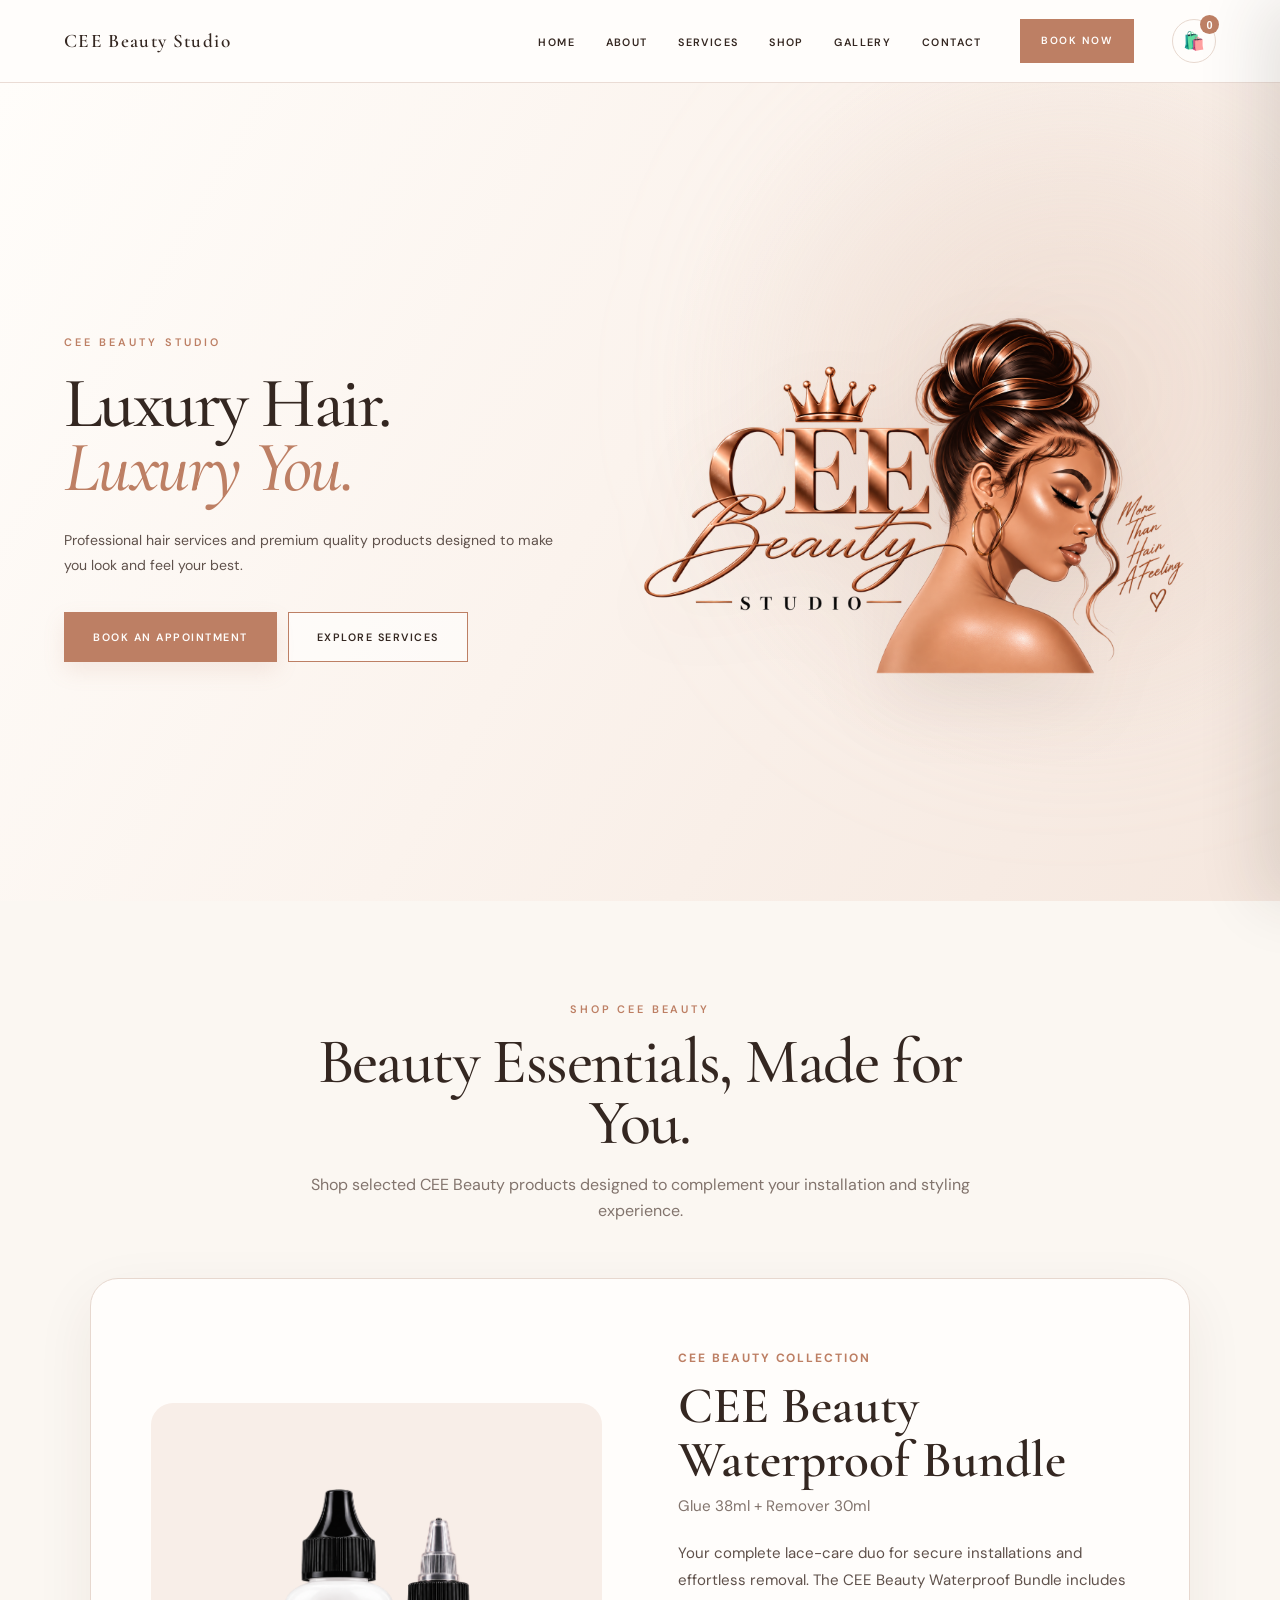
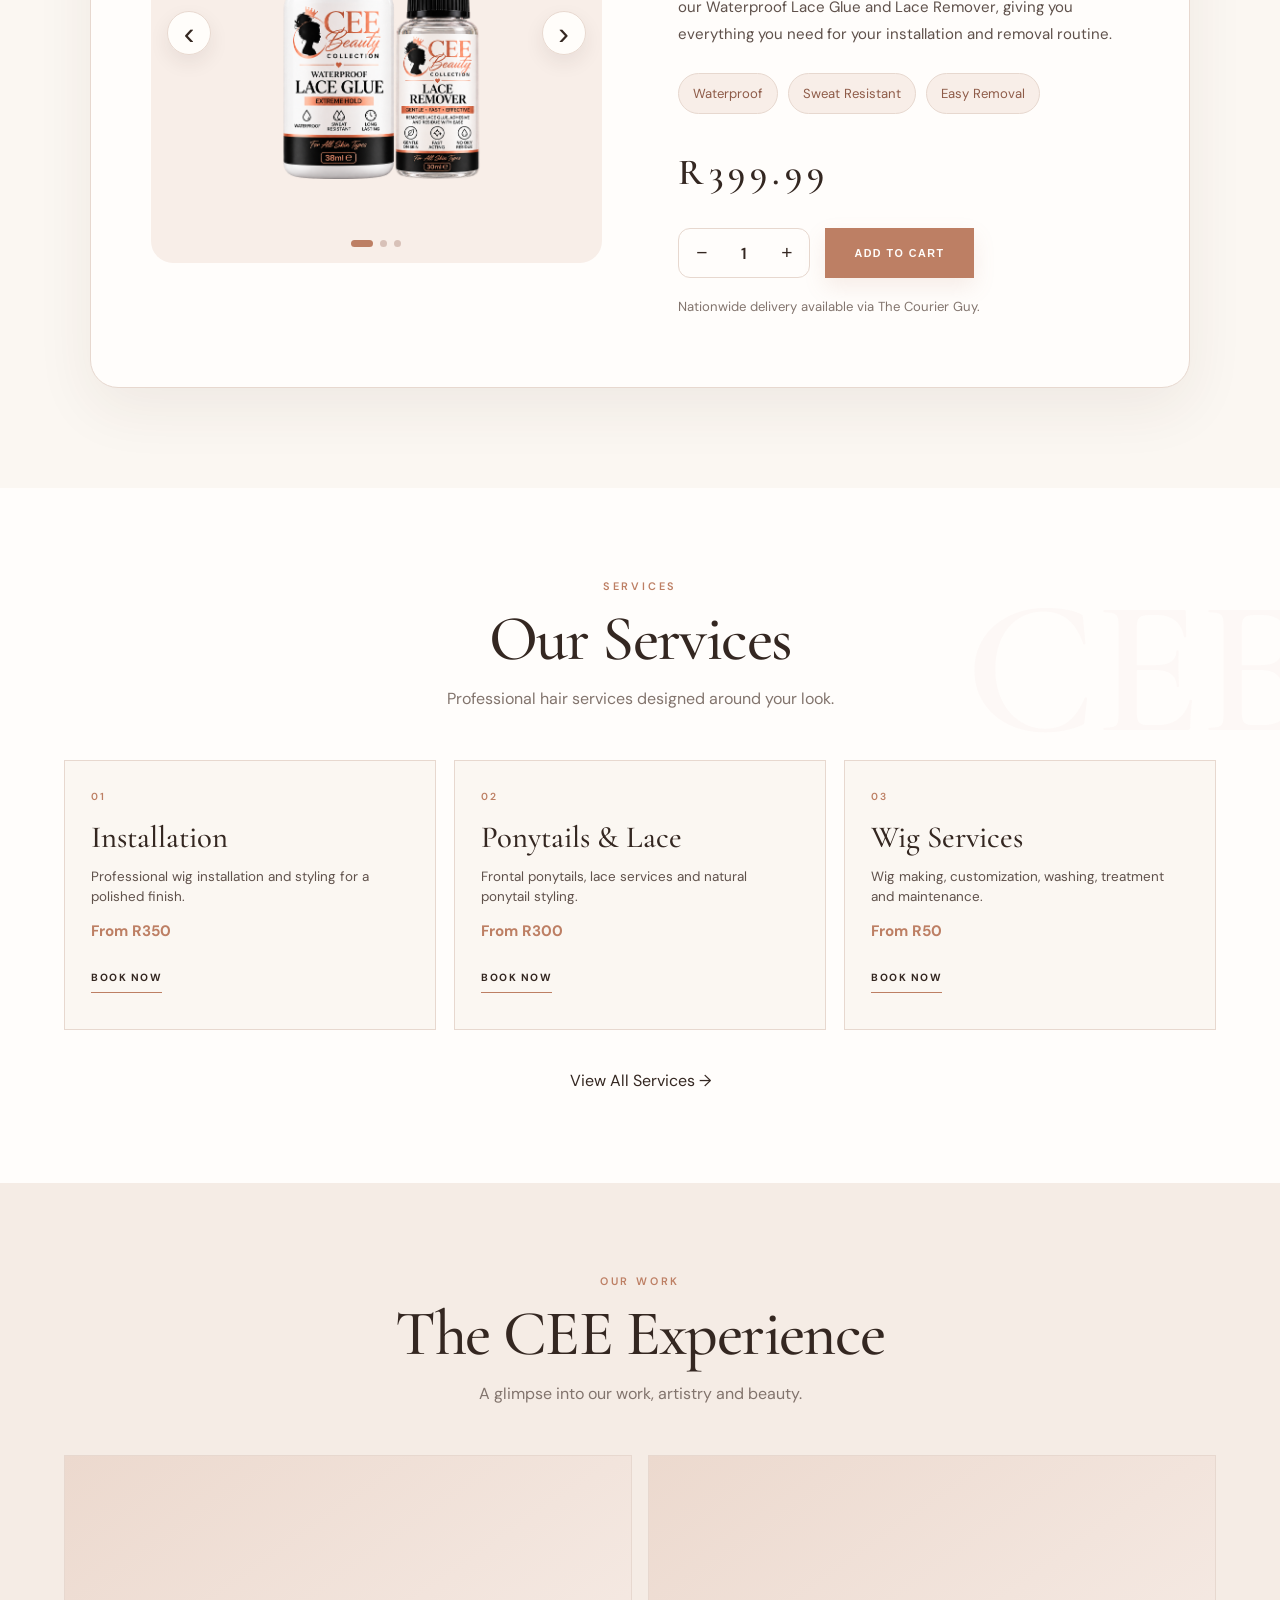
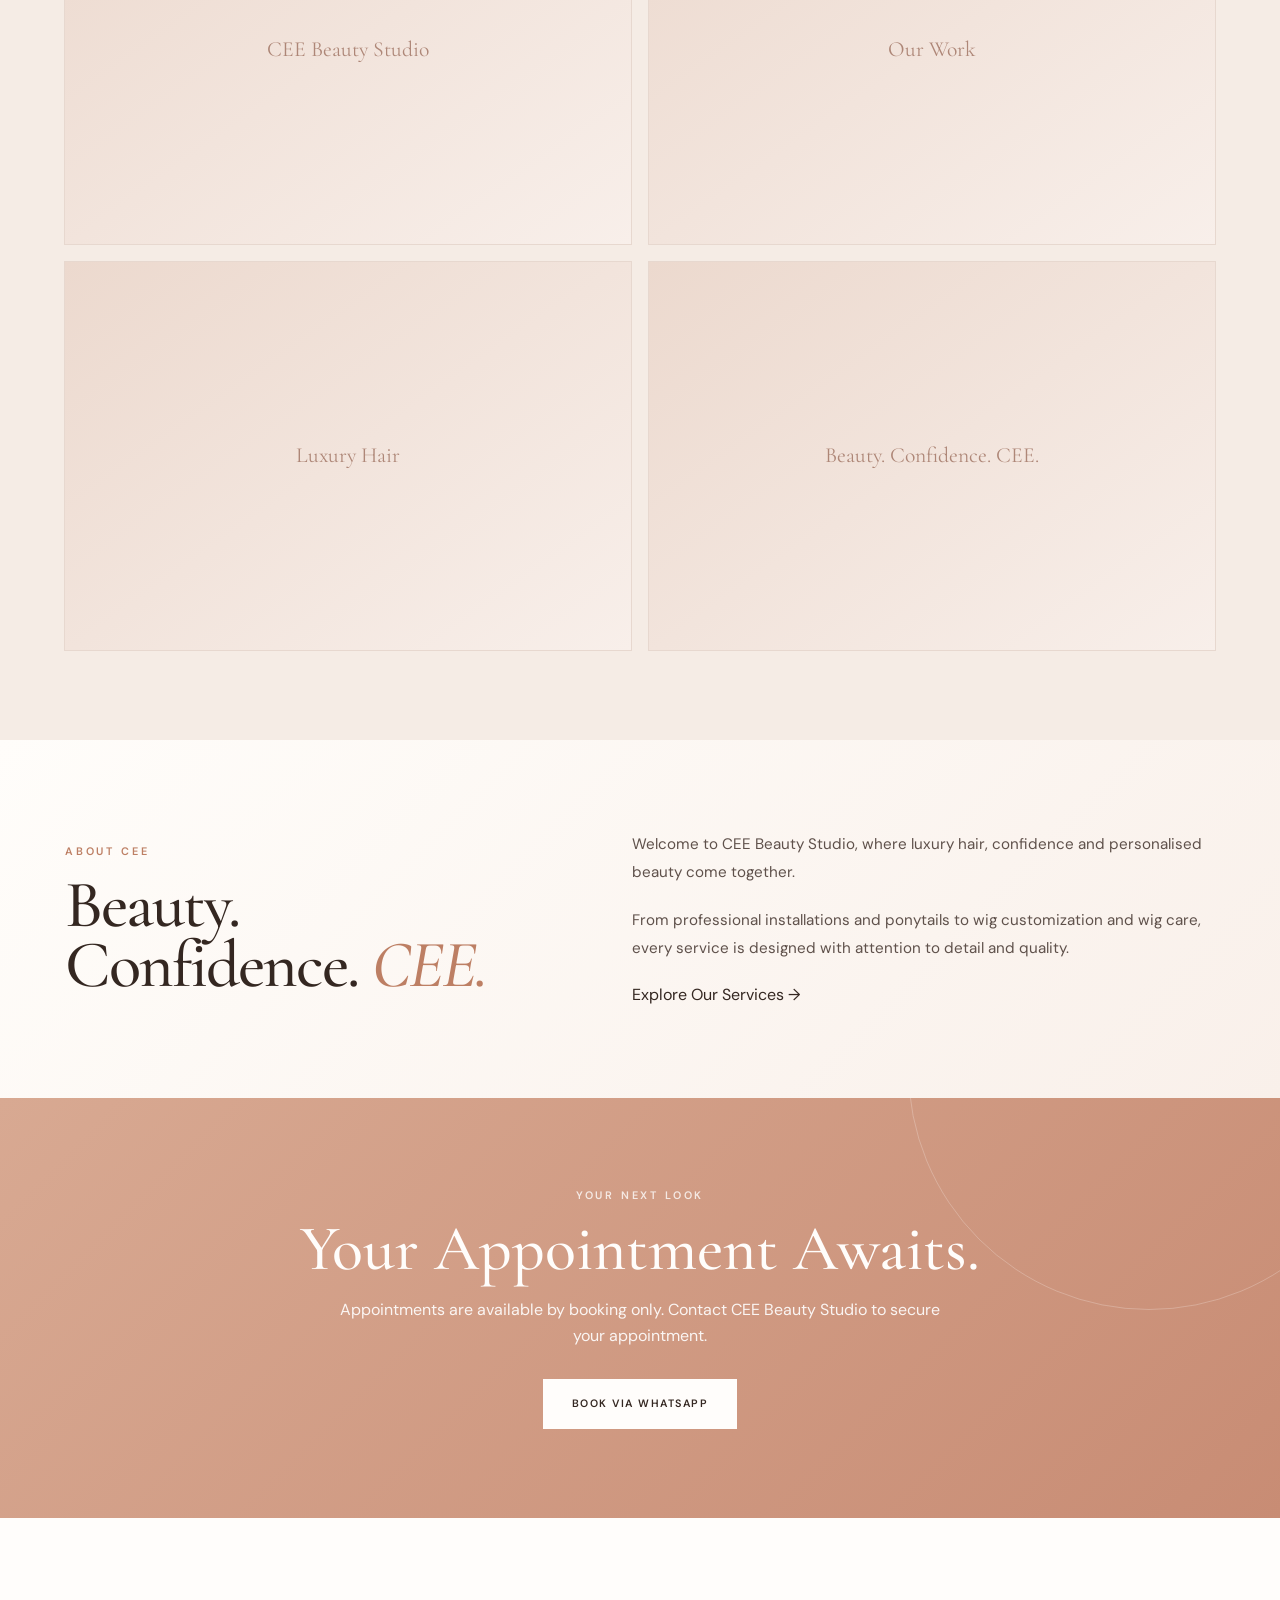
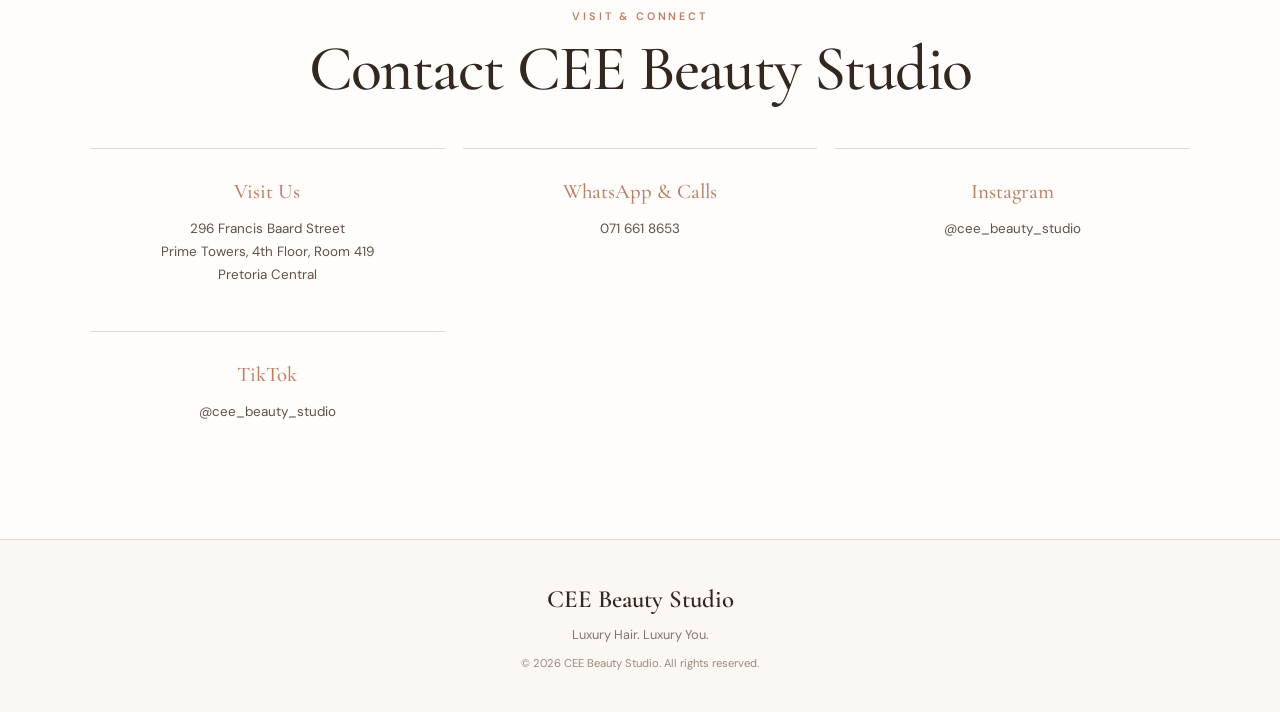
==== commit f091509d: "Update services page and booking flow" ====
--- a/index.html
+++ b/index.html
@@ -1,8 +1,14 @@
 <!DOCTYPE html>
 <html lang="en">
+
 <head>
+
     <meta charset="UTF-8">
-    <meta name="viewport" content="width=device-width, initial-scale=1.0">
+
+    <meta
+        name="viewport"
+        content="width=device-width, initial-scale=1.0"
+    >
 
     <meta
         name="description"
@@ -11,20 +17,35 @@
 
     <title>CEE Beauty Studio | Luxury Hair. Luxury You.</title>
 
+
     <!-- Google Fonts -->
+
     <link rel="preconnect" href="https://fonts.googleapis.com">
-    <link rel="preconnect" href="https://fonts.gstatic.com" crossorigin>
+
+    <link
+        rel="preconnect"
+        href="https://fonts.gstatic.com"
+        crossorigin
+    >
 
     <link
         href="https://fonts.googleapis.com/css2?family=Cormorant+Garamond:wght@400;500;600;700&family=DM+Sans:wght@400;500;600&display=swap"
         rel="stylesheet"
     >
 
+
     <!-- Main CSS -->
-    <link rel="stylesheet" href="css/style.css">
+
+    <link
+        rel="stylesheet"
+        href="css/style.css"
+    >
+
 </head>
 
+
 <body>
+
 
     <!-- =========================================
          NAVIGATION
@@ -34,41 +55,96 @@
 
         <nav class="navbar">
 
-            <a href="#home" class="brand">
+
+            <a
+                href="#home"
+                class="brand"
+            >
                 CEE Beauty Studio
             </a>
 
-           <ul class="nav-links">
-    <li><a href="#home">Home</a></li>
-    <li><a href="#about">About</a></li>
-    <li><a href="#services">Services</a></li>
-    <li><a href="#shop">Shop</a></li>
-    <li><a href="#gallery">Gallery</a></li>
-    <li><a href="#contact">Contact</a></li>
-</ul>
-
-<a href="#booking" class="nav-button">
-    Book Now
-</a>
-
-<button class="cart-button" type="button" aria-label="Open shopping cart">
-    🛍️
-    <span class="cart-count">0</span>
-</button>
-
-<button
-    class="menu-toggle"
-    aria-label="Open navigation menu"
-    aria-expanded="false"
->
-    <span></span>
-    <span></span>
-    <span></span>
-</button>
+
+            <ul class="nav-links">
+
+                <li>
+                    <a href="#home">
+                        Home
+                    </a>
+                </li>
+
+                <li>
+                    <a href="#about">
+                        About
+                    </a>
+                </li>
+
+                <li>
+                    <a href="#services">
+                        Services
+                    </a>
+                </li>
+
+                <li>
+                    <a href="#shop">
+                        Shop
+                    </a>
+                </li>
+
+                <li>
+                    <a href="#gallery">
+                        Gallery
+                    </a>
+                </li>
+
+                <li>
+                    <a href="#contact">
+                        Contact
+                    </a>
+                </li>
+
+            </ul>
+
+
+            <a
+                href="#booking"
+                class="nav-button"
+            >
+                Book Now
+            </a>
+
+
+            <button
+                class="cart-button"
+                type="button"
+                aria-label="Open shopping cart"
+            >
+                🛍️
+
+                <span class="cart-count">
+                    0
+                </span>
+
+            </button>
+
+
+            <button
+                class="menu-toggle"
+                type="button"
+                aria-label="Open navigation menu"
+                aria-expanded="false"
+            >
+
+                <span></span>
+                <span></span>
+                <span></span>
+
+            </button>
 
         </nav>
 
     </header>
+
+
 
 
     <!-- =========================================
@@ -78,32 +154,46 @@
     <main>
 
 
+
         <!-- =====================================
              HERO SECTION
         ====================================== -->
 
-        <section id="home" class="hero">
-
-            <!-- Hero Copy -->
+        <section
+            id="home"
+            class="hero"
+        >
+
 
             <div class="hero-content">
+
 
                 <p class="hero-eyebrow">
                     CEE BEAUTY STUDIO
                 </p>
 
+
                 <h1>
+
                     Luxury Hair.
-                    <span>Luxury You.</span>
+
+                    <span>
+                        Luxury You.
+                    </span>
+
                 </h1>
 
+
                 <p class="hero-description">
+
                     Professional hair services and premium quality
                     products designed to make you look and feel your best.
+
                 </p>
 
 
                 <div class="hero-buttons">
+
 
                     <a
                         href="#booking"
@@ -112,6 +202,7 @@
                         Book an Appointment
                     </a>
 
+
                     <a
                         href="#services"
                         class="button button-secondary"
@@ -119,103 +210,369 @@
                         Explore Services
                     </a>
 
+
                 </div>
 
-            </div>
-
-
-            <!-- Hero Artwork -->
+
+            </div>
+
+
 
             <div class="hero-image">
+
 
                 <img
                     src="images/cee-hero.png"
                     alt="CEE Beauty Studio luxury beauty artwork"
                 >
 
-            </div>
+
+            </div>
+
 
         </section>
 
 
 
+
         <!-- =====================================
-             FEATURED PRODUCT / SHOP
+             SHOP SECTION
         ====================================== -->
 
-        <section id="shop" class="shop-section">
-
-    <div class="section-heading">
-        <p class="eyebrow">SHOP CEE BEAUTY</p>
-        <h2>Beauty Essentials, <span>Made for You.</span></h2>
-        <p>
-            Shop selected CEE Beauty products designed to complement
-            your installation and styling experience.
-        </p>
-    </div>
-
-    <div class="shop-product-card">
-
-        <div class="shop-product-image">
-            <img
-                src="images/cee-glue.png"
-                alt="CEE Beauty Lace Glue"
-            >
-        </div>
-
-        <div class="shop-product-info">
-
-            <p class="product-label">CEE BEAUTY COLLECTION</p>
-
-            <h3>CEE Beauty Lace Glue</h3>
-
-            <p class="product-size">38ml</p>
-
-            <p class="product-description">
-                A professional lace adhesive designed to provide
-                a secure and long-lasting installation.
-            </p>
-
-            <div class="product-benefits">
-                <span>Waterproof</span>
-                <span>Sweat Resistant</span>
-                <span>Long Lasting</span>
-            </div>
-
-            <div class="product-price">
-                <span>R300</span>
-            </div>
-
-            <div class="product-purchase">
-
-                <div class="quantity-selector">
-                    <button type="button" class="quantity-btn decrease">−</button>
-
-                    <span class="quantity-value">1</span>
-
-                    <button type="button" class="quantity-btn increase">+</button>
+        <section
+            id="shop"
+            class="shop-section"
+        >
+
+
+            <div class="section-heading">
+
+
+                <p class="eyebrow">
+                    SHOP CEE BEAUTY
+                </p>
+
+
+                <h2>
+
+                    Beauty Essentials,
+
+                    <span>
+                        Made for You.
+                    </span>
+
+                </h2>
+
+
+                <p>
+
+                    Shop selected CEE Beauty products designed to complement
+                    your installation and styling experience.
+
+                </p>
+
+
+            </div>
+
+
+
+
+            <div class="shop-product-card">
+
+
+
+                <!-- =================================
+                     PRODUCT IMAGE SLIDER
+                ================================== -->
+
+                <div class="shop-product-image">
+
+
+                    <div
+                        class="product-gallery"
+                        aria-label="CEE Beauty Waterproof Bundle product gallery"
+                    >
+
+
+                        <!-- Previous Arrow -->
+
+                        <button
+                            type="button"
+                            class="product-slider-arrow product-slider-prev"
+                            aria-label="Previous product image"
+                        >
+                            ‹
+                        </button>
+
+
+
+                        <!-- Slider -->
+
+                        <div
+                            class="product-slider"
+                            id="product-slider"
+                        >
+
+
+                            <div
+                                class="product-slider-track"
+                                id="product-slider-track"
+                            >
+
+
+                                <!-- =========================
+                                     SLIDE 1 — BUNDLE
+                                ========================== -->
+
+                                <div
+                                    class="product-slide active"
+                                    data-index="0"
+                                >
+
+                                    <img
+                                        src="images/cee-duo-bundle.png"
+                                        alt="CEE Beauty Waterproof Bundle"
+                                    >
+
+                                </div>
+
+
+
+                                <!-- =========================
+                                     SLIDE 2 — GLUE
+                                ========================== -->
+
+                                <div
+                                    class="product-slide"
+                                    data-index="1"
+                                >
+
+                                    <img
+                                        src="images/cee-glue.png"
+                                        alt="CEE Beauty Waterproof Lace Glue"
+                                    >
+
+                                </div>
+
+
+
+                                <!-- =========================
+                                     SLIDE 3 — REMOVER
+                                ========================== -->
+
+                                <div
+                                    class="product-slide"
+                                    data-index="2"
+                                >
+
+                                    <img
+                                        src="images/cee-lace-remover.png"
+                                        alt="CEE Beauty Lace Remover"
+                                    >
+
+                                </div>
+
+
+                            </div>
+
+
+                        </div>
+
+
+
+                        <!-- Next Arrow -->
+
+                        <button
+                            type="button"
+                            class="product-slider-arrow product-slider-next"
+                            aria-label="Next product image"
+                        >
+                            ›
+                        </button>
+
+
+                    </div>
+
+
+
+                    <!-- Slider Position Indicators -->
+
+                    <div
+                        class="product-slider-dots"
+                        aria-label="Product image navigation"
+                    >
+
+
+                        <button
+                            type="button"
+                            class="product-slider-dot active"
+                            data-slide="0"
+                            aria-label="View bundle image"
+                            aria-current="true"
+                        >
+                        </button>
+
+
+                        <button
+                            type="button"
+                            class="product-slider-dot"
+                            data-slide="1"
+                            aria-label="View glue image"
+                            aria-current="false"
+                        >
+                        </button>
+
+
+                        <button
+                            type="button"
+                            class="product-slider-dot"
+                            data-slide="2"
+                            aria-label="View remover image"
+                            aria-current="false"
+                        >
+                        </button>
+
+
+                    </div>
+
+
                 </div>
 
-                <button
-                    type="button"
-                    class="button button-primary add-to-cart"
-                    data-product="CEE Beauty Lace Glue"
-                    data-price="300"
-                >
-                    Add to Cart
-                </button>
-
-            </div>
-
-            <p class="delivery-note">
-                Nationwide delivery available via The Courier Guy.
-            </p>
-
-        </div>
-
-    </div>
-
-</section>
+
+
+
+                <!-- =================================
+                     PRODUCT INFORMATION
+                ================================== -->
+
+                <div class="shop-product-info">
+
+
+                    <p class="product-label">
+                        CEE BEAUTY COLLECTION
+                    </p>
+
+
+
+                    <h3>
+                        CEE Beauty Waterproof Bundle
+                    </h3>
+
+
+
+                    <p class="product-size">
+                        Glue 38ml + Remover 30ml
+                    </p>
+
+
+
+                    <p class="product-description">
+
+                        Your complete lace-care duo for secure installations
+                        and effortless removal. The CEE Beauty Waterproof
+                        Bundle includes our Waterproof Lace Glue and Lace
+                        Remover, giving you everything you need for your
+                        installation and removal routine.
+
+                    </p>
+
+
+
+                    <div class="product-benefits">
+
+
+                        <span>
+                            Waterproof
+                        </span>
+
+
+                        <span>
+                            Sweat Resistant
+                        </span>
+
+
+                        <span>
+                            Easy Removal
+                        </span>
+
+
+                    </div>
+
+
+
+                    <div class="product-price">
+
+                        <span>
+                            R399.99
+                        </span>
+
+                    </div>
+
+
+
+                    <div class="product-purchase">
+
+
+                        <div class="quantity-selector">
+
+
+                            <button
+                                type="button"
+                                class="quantity-btn decrease"
+                                aria-label="Decrease quantity"
+                            >
+                                −
+                            </button>
+
+
+                            <span class="quantity-value">
+                                1
+                            </span>
+
+
+                            <button
+                                type="button"
+                                class="quantity-btn increase"
+                                aria-label="Increase quantity"
+                            >
+                                +
+                            </button>
+
+
+                        </div>
+
+
+
+                        <button
+                            type="button"
+                            class="button button-primary add-to-cart"
+                            data-product="CEE Beauty Waterproof Bundle"
+                            data-price="399.99"
+                        >
+                            Add to Cart
+                        </button>
+
+
+                    </div>
+
+
+
+                    <p class="delivery-note">
+
+                        Nationwide delivery available via The Courier Guy.
+
+                    </p>
+
+
+                </div>
+
+
+            </div>
+
+
+        </section>
+
+
 
 
         <!-- =====================================
@@ -227,21 +584,27 @@
             class="services"
         >
 
+
             <div class="section-heading">
+
 
                 <p class="eyebrow">
                     SERVICES
                 </p>
 
+
                 <h2>
                     Our Services
                 </h2>
 
+
                 <p>
                     Professional hair services designed around your look.
                 </p>
 
-            </div>
+
+            </div>
+
 
 
             <div class="service-grid">
@@ -250,103 +613,138 @@
                 <!-- Installation -->
 
                 <article class="service-card">
+
 
                     <div class="service-number">
                         01
                     </div>
 
+
                     <h3>
                         Installation
                     </h3>
 
+
                     <p>
+
                         Professional wig installation and styling
                         for a polished finish.
-                    </p>
+
+                    </p>
+
 
                     <span>
                         From R350
                     </span>
+
 
                     <a href="#booking">
                         Book Now
                     </a>
 
+
                 </article>
 
 
+
                 <!-- Ponytails & Lace -->
 
                 <article class="service-card">
+
 
                     <div class="service-number">
                         02
                     </div>
 
+
                     <h3>
                         Ponytails & Lace
                     </h3>
 
+
                     <p>
+
                         Frontal ponytails, lace services and
                         natural ponytail styling.
-                    </p>
+
+                    </p>
+
 
                     <span>
                         From R300
                     </span>
+
 
                     <a href="#booking">
                         Book Now
                     </a>
 
+
                 </article>
 
 
+
                 <!-- Wig Services -->
 
                 <article class="service-card">
+
 
                     <div class="service-number">
                         03
                     </div>
 
+
                     <h3>
                         Wig Services
                     </h3>
 
+
                     <p>
+
                         Wig making, customization, washing,
                         treatment and maintenance.
-                    </p>
+
+                    </p>
+
 
                     <span>
                         From R50
                     </span>
+
 
                     <a href="#booking">
                         Book Now
                     </a>
 
+
                 </article>
 
-            </div>
+
+            </div>
+
 
 
             <div class="services-link">
 
+
                 <a
-                    href="#booking"
+                    href="services.html"
                     class="text-link"
                 >
+
                     View All Services
-                    <span>→</span>
+
+                    <span>
+                        →
+                    </span>
+
                 </a>
 
-            </div>
+
+            </div>
+
 
         </section>
-
 
 
         <!-- =====================================
@@ -358,21 +756,27 @@
             class="gallery"
         >
 
+
             <div class="section-heading">
+
 
                 <p class="eyebrow">
                     OUR WORK
                 </p>
 
+
                 <h2>
                     The CEE Experience
                 </h2>
 
+
                 <p>
                     A glimpse into our work, artistry and beauty.
                 </p>
 
-            </div>
+
+            </div>
+
 
 
             <div class="gallery-grid">
@@ -413,9 +817,12 @@
 
                 </div>
 
-            </div>
+
+            </div>
+
 
         </section>
+
 
 
 
@@ -428,50 +835,76 @@
             class="about"
         >
 
+
             <div class="about-layout">
 
 
                 <div class="about-intro">
+
 
                     <p class="eyebrow">
                         ABOUT CEE
                     </p>
 
+
                     <h2>
+
                         Beauty.
                         Confidence.
-                        <span>CEE.</span>
+
+                        <span>
+                            CEE.
+                        </span>
+
                     </h2>
 
+
                 </div>
 
 
+
                 <div class="about-text">
 
+
                     <p>
+
                         Welcome to CEE Beauty Studio, where luxury hair,
                         confidence and personalised beauty come together.
-                    </p>
+
+                    </p>
+
 
                     <p>
+
                         From professional installations and ponytails
                         to wig customization and wig care, every service
                         is designed with attention to detail and quality.
-                    </p>
+
+                    </p>
+
 
                     <a
                         href="#services"
                         class="text-link"
                     >
+
                         Explore Our Services
-                        <span>→</span>
+
+                        <span>
+                            →
+                        </span>
+
                     </a>
 
+
                 </div>
 
-            </div>
+
+            </div>
+
 
         </section>
+
 
 
 
@@ -484,20 +917,27 @@
             class="booking"
         >
 
+
             <div class="booking-content">
+
 
                 <p class="eyebrow">
                     YOUR NEXT LOOK
                 </p>
 
+
                 <h2>
                     Your Appointment Awaits.
                 </h2>
 
+
                 <p>
+
                     Appointments are available by booking only.
                     Contact CEE Beauty Studio to secure your appointment.
+
                 </p>
+
 
 
                 <a
@@ -509,9 +949,12 @@
                     Book via WhatsApp
                 </a>
 
-            </div>
+
+            </div>
+
 
         </section>
+
 
 
 
@@ -524,17 +967,22 @@
             class="contact"
         >
 
+
             <div class="section-heading">
+
 
                 <p class="eyebrow">
                     VISIT & CONNECT
                 </p>
 
+
                 <h2>
                     Contact CEE Beauty Studio
                 </h2>
 
-            </div>
+
+            </div>
+
 
 
             <div class="contact-details">
@@ -543,27 +991,37 @@
                 <!-- Address -->
 
                 <div class="contact-item">
+
 
                     <span class="contact-label">
                         Visit Us
                     </span>
 
+
                     <p>
+
                         296 Francis Baard Street<br>
+
                         Prime Towers, 4th Floor, Room 419<br>
+
                         Pretoria Central
-                    </p>
+
+                    </p>
+
 
                 </div>
 
 
+
                 <!-- Phone -->
 
                 <div class="contact-item">
+
 
                     <span class="contact-label">
                         WhatsApp & Calls
                     </span>
+
 
                     <p>
 
@@ -573,28 +1031,72 @@
 
                     </p>
 
+
                 </div>
 
 
+
                 <!-- Instagram -->
 
                 <div class="contact-item">
+
 
                     <span class="contact-label">
                         Instagram
                     </span>
 
+
                     <p>
-                        @cee_beauty_studio
-                    </p>
+
+                        <a
+                            href="https://www.instagram.com/cee_beauty_studio/"
+                            target="_blank"
+                            rel="noopener noreferrer"
+                        >
+                            @cee_beauty_studio
+                        </a>
+
+                    </p>
+
 
                 </div>
 
-            </div>
+
+
+                <!-- TikTok -->
+
+                <div class="contact-item">
+
+
+                    <span class="contact-label">
+                        TikTok
+                    </span>
+
+
+                    <p>
+
+                        <a
+                            href="https://www.tiktok.com/@cee_beauty_studio"
+                            target="_blank"
+                            rel="noopener noreferrer"
+                        >
+                            @cee_beauty_studio
+                        </a>
+
+                    </p>
+
+
+                </div>
+
+
+            </div>
+
 
         </section>
 
+
     </main>
+
 
 
 
@@ -604,18 +1106,24 @@
 
     <footer>
 
+
         <div class="footer-brand">
             CEE Beauty Studio
         </div>
 
+
         <p>
             Luxury Hair. Luxury You.
         </p>
 
+
         <p class="copyright">
+
             &copy; 2026 CEE Beauty Studio.
             All rights reserved.
+
         </p>
+
 
     </footer>
 
@@ -628,47 +1136,100 @@
 
     <div class="cart-overlay"></div>
 
+
     <aside class="cart-drawer">
 
+
         <div class="cart-header">
+
+
             <div>
-                <p class="eyebrow">CEE BEAUTY</p>
-                <h2>Your Cart</h2>
-            </div>
-
-            <button class="cart-close" type="button" aria-label="Close cart">
+
+                <p class="eyebrow">
+                    CEE BEAUTY
+                </p>
+
+                <h2>
+                    Your Cart
+                </h2>
+
+            </div>
+
+
+            <button
+                class="cart-close"
+                type="button"
+                aria-label="Close cart"
+            >
                 ×
             </button>
+
+
         </div>
 
+
+
         <div class="cart-items">
+
+
             <p class="empty-cart">
                 Your cart is currently empty.
             </p>
+
+
         </div>
 
+
+
         <div class="cart-footer">
 
+
             <div class="cart-total">
-                <span>Subtotal</span>
-                <strong>R0</strong>
-            </div>
-
-            <button class="button button-primary checkout-button" type="button">
+
+
+                <span>
+                    Subtotal
+                </span>
+
+
+                <strong>
+                    R0
+                </strong>
+
+
+            </div>
+
+
+
+            <button
+                class="button button-primary checkout-button"
+                type="button"
+            >
                 Proceed to Checkout
             </button>
 
+
+
             <p class="cart-delivery-note">
+
                 Nationwide delivery available via The Courier Guy.
+
             </p>
 
+
         </div>
 
+
     </aside>
 
+
+
+
     <!-- Main JavaScript -->
 
     <script src="js/script.js"></script>
 
+
 </body>
-</html>
+
+</html>
--- a/css/style.css
+++ b/css/style.css
@@ -956,23 +956,16 @@
     gap: 18px;
 }
 
+
 .service-card {
-    position: relative;
-
-    padding:
-        clamp(30px, 3vw, 42px)
-        clamp(22px, 2.5vw, 32px)
-        34px;
-
+    padding: 28px 26px;
     background: var(--ivory);
-
     border: 1px solid var(--border);
-
-    transition:
-        transform 0.35s ease,
-        box-shadow 0.35s ease,
-        border-color 0.35s ease;
-}
+    transition: transform 0.35s ease,
+                box-shadow 0.35s ease,
+                border-color 0.35s ease;
+}
+
 
 .service-card:hover {
     transform: translateY(-7px);
@@ -1015,15 +1008,11 @@
 }
 
 .service-card p {
-    min-height: 65px;
-
-    margin-bottom: 18px;
-
+    min-height: 0px;
+    margin-bottom: 12px;
     color: var(--text);
-
     font-size: 0.84rem;
-
-    line-height: 1.65;
+    line-height: 1.5;
 }
 
 .service-card > span {
@@ -1073,8 +1062,6 @@
 
     text-align: center;
 }
-
-
 /* =========================================================
    GALLERY
 ========================================================= */
@@ -1618,7 +1605,6 @@
             repeat(2, minmax(0, 1fr));
     }
 }
-
 
 /* =========================================================
    SMALL SCREENS / PHONES
@@ -1923,6 +1909,7 @@
     }
 }
 
+
 /* =========================================================
    MOBILE MENU BUTTON
 ========================================================= */
@@ -2071,9 +2058,9 @@
     }
 }
 
-/* =========================================
+/* =========================================================
    SHOP SECTION
-========================================= */
+========================================================= */
 
 .shop-section {
     padding: 100px clamp(24px, 6vw, 90px);
@@ -2090,129 +2077,329 @@
     margin-bottom: 18px;
 }
 
+
+/* =========================================================
+   SHOP PRODUCT CARD
+========================================================= */
+
 .shop-product-card {
-    max-width: 1100px;
+    width: min(1100px, 100%);
     margin: 0 auto;
+
     display: grid;
-    grid-template-columns: 1fr 1fr;
+
+    grid-template-columns:
+        minmax(0, 1fr)
+        minmax(0, 1fr);
+
     gap: clamp(35px, 6vw, 80px);
+
     align-items: center;
+
     background: var(--white);
+
     border: 1px solid var(--border);
+
     border-radius: 28px;
+
     padding: clamp(28px, 5vw, 60px);
-    box-shadow: 0 20px 60px rgba(70, 45, 35, 0.07);
-}
+
+    box-shadow:
+        0 20px 60px
+        rgba(70, 45, 35, 0.07);
+}
+
+
+/* =========================================================
+   PRODUCT IMAGE
+========================================================= */
 
 .shop-product-image {
+    position: relative;
+
+    width: 100%;
     min-height: 460px;
+
     display: flex;
+
     align-items: center;
     justify-content: center;
+
     background: var(--blush-light);
+
     border-radius: 22px;
+
+    overflow: hidden;
+}
+
+
+/* Main product image */
+
+.shop-product-image img {
+    display: block;
+
+    width: 100%;
+    height: 460px;
+
     padding: 35px;
+
+    object-fit: contain;
+
+    user-select: none;
+
+    -webkit-user-drag: none;
+
+    transition:
+        transform 0.4s ease,
+        filter 0.4s ease;
+}
+
+
+/* Subtle luxury hover */
+
+.shop-product-image img:hover {
+    transform: scale(1.025);
+
+    filter:
+        drop-shadow(
+            0 18px 25px
+            rgba(70, 45, 35, 0.08)
+        );
+}
+
+
+/* =========================================================
+   PRODUCT THUMBNAILS
+   These styles also work if thumbnails are added later.
+========================================================= */
+
+.product-thumbnails {
+    display: flex;
+
+    align-items: center;
+    justify-content: center;
+
+    gap: 10px;
+
+    margin-top: 14px;
+}
+
+.product-thumb,
+.product-thumbnail {
+    width: 72px;
+    height: 72px;
+
+    padding: 6px;
+
+    border: 1px solid var(--border);
+
+    border-radius: 12px;
+
+    background: var(--white);
+
+    cursor: pointer;
+
     overflow: hidden;
-}
-
-.shop-product-image img {
+
+    opacity: 0.62;
+
+    transition:
+        opacity 0.25s ease,
+        border-color 0.25s ease,
+        transform 0.25s ease,
+        box-shadow 0.25s ease;
+}
+
+.product-thumb img,
+.product-thumbnail img {
     width: 100%;
-    max-width: 430px;
-    height: auto;
+    height: 100%;
+
     object-fit: contain;
-    transition: transform 0.4s ease;
-}
-
-.shop-product-image:hover img {
-    transform: scale(1.04);
-}
+}
+
+.product-thumb:hover,
+.product-thumbnail:hover {
+    opacity: 1;
+
+    transform: translateY(-2px);
+
+    border-color: var(--rose-gold);
+}
+
+.product-thumb.active,
+.product-thumbnail.active {
+    opacity: 1;
+
+    border-color: var(--rose-gold);
+
+    box-shadow:
+        0 7px 18px
+        rgba(189, 127, 100, 0.14);
+}
+
+
+/* =========================================================
+   SHOP PRODUCT INFORMATION
+========================================================= */
 
 .shop-product-info {
     padding: 10px 0;
 }
 
-.product-label {
+.shop-product-info .product-label {
     margin-bottom: 12px;
+
+    color: var(--rose-gold);
+
     font-size: 0.75rem;
+
     font-weight: 700;
+
     letter-spacing: 0.16em;
-    color: var(--rose-gold);
+
+    text-transform: uppercase;
 }
 
 .shop-product-info h3 {
     margin-bottom: 6px;
+
     font-family: var(--serif);
-    font-size: clamp(2rem, 4vw, 3.2rem);
+
+    font-size:
+        clamp(
+            2rem,
+            4vw,
+            3.2rem
+        );
+
     font-weight: 600;
+
+    line-height: 1.05;
+
     color: var(--brown);
 }
 
-.product-size {
+.shop-product-info .product-size {
     margin-bottom: 22px;
+
+    color: var(--muted);
+
     font-size: 0.95rem;
-    color: var(--muted);
-}
-
-.product-description {
-    max-width: 500px;
+}
+
+.shop-product-info .product-description {
+    width: min(100%, 500px);
+
     margin-bottom: 25px;
+
+    color: var(--text);
+
     line-height: 1.8;
-    color: var(--text);
-}
+}
+
+
+/* =========================================================
+   PRODUCT BENEFITS
+========================================================= */
 
 .product-benefits {
     display: flex;
+
     flex-wrap: wrap;
+
     gap: 10px;
+
     margin-bottom: 30px;
 }
 
 .product-benefits span {
     padding: 9px 14px;
-    border: 1px solid var(--border);
+
+    border:
+        1px solid
+        var(--border);
+
     border-radius: 999px;
+
     background: var(--blush-light);
+
+    color: var(--rose-dark);
+
     font-size: 0.82rem;
-    color: var(--rose-dark);
-}
-
-.product-price {
+}
+
+
+/* =========================================================
+   PRODUCT PRICE
+========================================================= */
+
+.shop-product-info .product-price {
     margin-bottom: 25px;
 }
 
-.product-price span {
+.shop-product-info .product-price span {
     font-family: var(--serif);
+
     font-size: 2.3rem;
+
     font-weight: 600;
+
     color: var(--brown);
 }
+
+
+/* =========================================================
+   PRODUCT PURCHASE
+========================================================= */
 
 .product-purchase {
     display: flex;
+
     align-items: center;
+
     gap: 15px;
+
     flex-wrap: wrap;
 }
+
+
+/* Quantity selector */
 
 .quantity-selector {
     display: flex;
+
     align-items: center;
+
     height: 50px;
-    border: 1px solid var(--border);
+
+    border:
+        1px solid
+        var(--border);
+
     border-radius: 12px;
+
     overflow: hidden;
+
     background: var(--white);
 }
 
 .quantity-btn {
     width: 45px;
     height: 100%;
+
     border: none;
+
     background: transparent;
+
     color: var(--brown);
+
     font-size: 1.2rem;
+
     cursor: pointer;
-    transition: background 0.2s ease;
+
+    transition:
+        background 0.2s ease;
 }
 
 .quantity-btn:hover {
@@ -2221,49 +2408,169 @@
 
 .quantity-value {
     min-width: 40px;
+
     text-align: center;
+
     font-weight: 600;
+
     color: var(--brown);
 }
+
+
+/* Add to cart */
 
 .add-to-cart {
     min-height: 50px;
+
     cursor: pointer;
 }
 
-.delivery-note {
+
+/* Delivery */
+
+.shop-product-info .delivery-note {
     margin-top: 18px;
+
+    color: var(--muted);
+
     font-size: 0.82rem;
-    color: var(--muted);
-}
-
-/* =========================================
+}
+
+
+/* =========================================================
+   TABLET SHOP
+========================================================= */
+
+@media (max-width: 1099px) {
+
+    .shop-product-card {
+        width: min(900px, 100%);
+
+        grid-template-columns: 1fr;
+
+        gap: 35px;
+
+        text-align: center;
+    }
+
+    .shop-product-image {
+        width: min(100%, 650px);
+
+        margin: 0 auto;
+    }
+
+    .shop-product-info {
+        width: min(100%, 700px);
+
+        margin: 0 auto;
+    }
+
+    .shop-product-info .product-description {
+        margin-left: auto;
+        margin-right: auto;
+    }
+
+    .product-benefits {
+        justify-content: center;
+    }
+
+    .product-price {
+        justify-content: center;
+    }
+
+    .product-purchase {
+        justify-content: center;
+    }
+
+}
+
+
+/* =========================================================
    MOBILE SHOP
-========================================= */
+========================================================= */
 
 @media (max-width: 699px) {
 
     .shop-section {
-        padding: 75px 20px;
+        padding:
+            75px
+            20px;
+    }
+
+    .shop-section .section-heading {
+        margin-bottom: 38px;
     }
 
     .shop-product-card {
         grid-template-columns: 1fr;
+
+        gap: 30px;
+
         padding: 22px;
+
         border-radius: 22px;
+
+        text-align: left;
     }
 
     .shop-product-image {
-        min-height: 320px;
+        min-height: 360px;
+
+        border-radius: 18px;
+    }
+
+    .shop-product-image img {
+        height: 360px;
+
         padding: 25px;
+    }
+
+    .shop-product-info {
+        padding-top: 0;
+    }
+
+    .shop-product-info h3 {
+        font-size:
+            clamp(
+                2rem,
+                10vw,
+                2.8rem
+            );
+    }
+
+    .shop-product-info .product-description {
+        font-size: 0.86rem;
+
+        line-height: 1.7;
+    }
+
+    .product-benefits {
+        justify-content: flex-start;
+
+        gap: 8px;
+    }
+
+    .product-benefits span {
+        font-size: 0.76rem;
+
+        padding: 8px 12px;
+    }
+
+    .shop-product-info .product-price span {
+        font-size: 2.1rem;
     }
 
     .product-purchase {
         align-items: stretch;
+
+        flex-direction: column;
+
+        width: 100%;
     }
 
     .quantity-selector {
         width: 100%;
+
         justify-content: center;
     }
 
@@ -2271,15 +2578,32 @@
         width: 100%;
     }
 
-}
-
+    .shop-product-info .delivery-note {
+        text-align: left;
+    }
+
+    .product-thumbnails {
+        gap: 8px;
+
+        margin-top: 12px;
+    }
+
+    .product-thumb,
+    .product-thumbnail {
+        width: 62px;
+        height: 62px;
+    }
+
+}
 /* =========================================
    SHOPPING CART
 ========================================= */
 
 .cart-button {
     position: relative;
+
     display: flex;
+
     align-items: center;
     justify-content: center;
 
@@ -2287,12 +2611,15 @@
     height: 44px;
 
     border: 1px solid var(--border);
+
     border-radius: 50%;
 
     background: var(--white);
+
     color: var(--brown);
 
     font-size: 1.1rem;
+
     cursor: pointer;
 
     transition: all 0.25s ease;
@@ -2300,11 +2627,13 @@
 
 .cart-button:hover {
     background: var(--blush-light);
+
     transform: translateY(-2px);
 }
 
 .cart-count {
     position: absolute;
+
     top: -5px;
     right: -4px;
 
@@ -2314,33 +2643,41 @@
     padding: 0 5px;
 
     display: flex;
+
     align-items: center;
     justify-content: center;
 
     border-radius: 50%;
 
     background: var(--rose-gold);
+
     color: var(--white);
 
     font-size: 0.68rem;
+
     font-weight: 700;
 }
+
 
 /* Overlay */
 
 .cart-overlay {
     position: fixed;
+
     inset: 0;
 
-    background: rgba(52, 39, 33, 0.35);
+    background:
+        rgba(52, 39, 33, 0.35);
 
     opacity: 0;
+
     visibility: hidden;
 
     transition: all 0.3s ease;
 
     z-index: 1998;
 }
+
 
 /* Cart drawer */
 
@@ -2354,17 +2691,21 @@
     height: 100vh;
 
     display: flex;
+
     flex-direction: column;
 
     padding: 30px;
 
     background: var(--white);
 
-    box-shadow: -20px 0 60px rgba(52, 39, 33, 0.12);
+    box-shadow:
+        -20px 0 60px
+        rgba(52, 39, 33, 0.12);
 
     transform: translateX(100%);
 
-    transition: transform 0.35s ease;
+    transition:
+        transform 0.35s ease;
 
     z-index: 1999;
 }
@@ -2375,26 +2716,34 @@
 
 .cart-overlay.open {
     opacity: 1;
+
     visibility: visible;
 }
+
 
 /* Cart header */
 
 .cart-header {
     display: flex;
+
     align-items: flex-start;
+
     justify-content: space-between;
 
     padding-bottom: 22px;
 
-    border-bottom: 1px solid var(--border);
+    border-bottom:
+        1px solid
+        var(--border);
 }
 
 .cart-header h2 {
     margin: 4px 0 0;
 
     font-family: var(--serif);
+
     font-size: 2rem;
+
     color: var(--brown);
 }
 
@@ -2403,22 +2752,26 @@
     height: 40px;
 
     border: 1px solid var(--border);
+
     border-radius: 50%;
 
     background: transparent;
 
     font-size: 1.5rem;
+
     color: var(--brown);
 
     cursor: pointer;
 
-    transition: background 0.2s ease;
+    transition:
+        background 0.2s ease;
 }
 
 .cart-close:hover {
     background: var(--blush-light);
 }
 
+
 /* Cart items */
 
 .cart-items {
@@ -2431,16 +2784,22 @@
 
 .empty-cart {
     text-align: center;
+
     padding: 60px 20px;
 
     color: var(--muted);
 }
+
 
 /* Individual cart item */
 
 .cart-item {
     display: grid;
-    grid-template-columns: 75px 1fr auto;
+
+    grid-template-columns:
+        75px
+        1fr
+        auto;
 
     gap: 14px;
 
@@ -2448,7 +2807,9 @@
 
     padding: 16px 0;
 
-    border-bottom: 1px solid var(--border);
+    border-bottom:
+        1px solid
+        var(--border);
 }
 
 .cart-item-image {
@@ -2456,6 +2817,7 @@
     height: 75px;
 
     display: flex;
+
     align-items: center;
     justify-content: center;
 
@@ -2477,6 +2839,7 @@
     margin-bottom: 5px;
 
     font-size: 0.95rem;
+
     color: var(--brown);
 }
 
@@ -2484,12 +2847,15 @@
     margin-bottom: 8px;
 
     font-size: 0.82rem;
+
     color: var(--muted);
 }
 
 .cart-item-quantity {
     display: flex;
+
     align-items: center;
+
     gap: 7px;
 }
 
@@ -2498,6 +2864,7 @@
     height: 25px;
 
     border: 1px solid var(--border);
+
     border-radius: 7px;
 
     background: var(--white);
@@ -2517,6 +2884,7 @@
     align-self: start;
 
     font-weight: 700;
+
     color: var(--brown);
 }
 
@@ -2526,25 +2894,32 @@
     margin-top: 7px;
 
     border: none;
+
     background: transparent;
 
     font-size: 0.72rem;
+
     color: var(--rose-dark);
 
     cursor: pointer;
 }
+
 
 /* Cart footer */
 
 .cart-footer {
     padding-top: 22px;
 
-    border-top: 1px solid var(--border);
+    border-top:
+        1px solid
+        var(--border);
 }
 
 .cart-total {
     display: flex;
+
     align-items: center;
+
     justify-content: space-between;
 
     margin-bottom: 18px;
@@ -2573,6 +2948,7 @@
 
     color: var(--muted);
 }
+
 
 /* Mobile */
 
@@ -2589,6 +2965,7 @@
 
 }
 
+
 /* =========================================
    CHECKOUT PAGE
 ========================================= */
@@ -2597,16 +2974,24 @@
     min-height: 82px;
 
     display: flex;
+
     align-items: center;
+
     justify-content: space-between;
 
-    padding: 18px clamp(24px, 5vw, 72px);
-
-    background: rgba(255, 253, 251, 0.94);
-
-    border-bottom: 1px solid var(--border);
+    padding:
+        18px
+        clamp(24px, 5vw, 72px);
+
+    background:
+        rgba(255, 253, 251, 0.94);
+
+    border-bottom:
+        1px solid
+        var(--border);
 
     position: sticky;
+
     top: 0;
 
     z-index: 100;
@@ -2614,7 +2999,9 @@
 
 .checkout-brand {
     font-family: var(--serif);
+
     font-size: 1.7rem;
+
     font-weight: 600;
 
     color: var(--brown);
@@ -2624,13 +3011,15 @@
 
 .back-to-shop {
     font-size: 0.85rem;
+
     font-weight: 600;
 
     color: var(--rose-dark);
 
     text-decoration: none;
 
-    transition: opacity 0.2s ease;
+    transition:
+        opacity 0.2s ease;
 }
 
 .back-to-shop:hover {
@@ -2645,7 +3034,9 @@
 .checkout-page {
     min-height: 100vh;
 
-    padding: 75px clamp(20px, 5vw, 70px);
+    padding:
+        75px
+        clamp(20px, 5vw, 70px);
 
     background: var(--ivory);
 }
@@ -2653,17 +3044,28 @@
 .checkout-heading {
     max-width: 760px;
 
-    margin: 0 auto 55px;
+    margin:
+        0
+        auto
+        55px;
 
     text-align: center;
 }
 
 .checkout-heading h1 {
-    margin: 8px 0 12px;
+    margin:
+        8px
+        0
+        12px;
 
     font-family: var(--serif);
 
-    font-size: clamp(2.8rem, 6vw, 4.5rem);
+    font-size:
+        clamp(
+            2.8rem,
+            6vw,
+            4.5rem
+        );
 
     font-weight: 600;
 
@@ -2707,12 +3109,15 @@
 
     background: var(--white);
 
-    border: 1px solid var(--border);
+    border:
+        1px solid
+        var(--border);
 
     border-radius: 22px;
 
     box-shadow:
-        0 15px 45px rgba(70, 45, 35, 0.05);
+        0 15px 45px
+        rgba(70, 45, 35, 0.05);
 }
 
 .checkout-card-heading {
@@ -2729,6 +3134,7 @@
     display: flex;
 
     align-items: center;
+
     justify-content: center;
 
     min-width: 38px;
@@ -2741,6 +3147,7 @@
     color: var(--rose-dark);
 
     font-size: 0.75rem;
+
     font-weight: 700;
 }
 
@@ -2759,7 +3166,6 @@
 
     color: var(--muted);
 }
-
 
 /* =========================================
    FORM
@@ -2801,7 +3207,9 @@
 
     padding: 13px 15px;
 
-    border: 1px solid var(--border);
+    border:
+        1px solid
+        var(--border);
 
     border-radius: 12px;
 
@@ -2829,7 +3237,8 @@
     border-color: var(--rose-gold);
 
     box-shadow:
-        0 0 0 3px rgba(189, 127, 100, 0.1);
+        0 0 0 3px
+        rgba(189, 127, 100, 0.1);
 }
 
 
@@ -2846,7 +3255,9 @@
 
     padding: 18px;
 
-    border: 1px solid var(--border);
+    border:
+        1px solid
+        var(--border);
 
     border-radius: 14px;
 
@@ -2898,7 +3309,9 @@
 
     background: var(--blush-light);
 
-    border: 1px solid var(--border);
+    border:
+        1px solid
+        var(--border);
 
     border-radius: 15px;
 }
@@ -2968,12 +3381,15 @@
 
     background: var(--white);
 
-    border: 1px solid var(--border);
+    border:
+        1px solid
+        var(--border);
 
     border-radius: 22px;
 
     box-shadow:
-        0 15px 45px rgba(70, 45, 35, 0.06);
+        0 15px 45px
+        rgba(70, 45, 35, 0.06);
 }
 
 .summary-heading {
@@ -3006,7 +3422,10 @@
 .checkout-item {
     display: grid;
 
-    grid-template-columns: 65px 1fr auto;
+    grid-template-columns:
+        65px
+        1fr
+        auto;
 
     gap: 12px;
 
@@ -3075,6 +3494,7 @@
     display: flex;
 
     align-items: center;
+
     justify-content: space-between;
 
     gap: 20px;
@@ -3102,6 +3522,7 @@
     display: flex;
 
     align-items: center;
+
     justify-content: space-between;
 }
 
@@ -3133,7 +3554,9 @@
 
     padding-top: 18px;
 
-    border-top: 1px solid var(--border);
+    border-top:
+        1px solid
+        var(--border);
 }
 
 .checkout-note span {
@@ -3226,7 +3649,10 @@
     }
 
     .checkout-item {
-        grid-template-columns: 58px 1fr auto;
+        grid-template-columns:
+            58px
+            1fr
+            auto;
     }
 
     .checkout-item-image {
@@ -3236,6 +3662,7 @@
 
 }
 
+
 /* =========================================
    CHECKOUT FORM MESSAGE
 ========================================= */
@@ -3261,17 +3688,354 @@
 
 .checkout-message.success {
     background: var(--blush-light);
-    border: 1px solid var(--border);
+
+    border:
+        1px solid
+        var(--border);
+
     color: var(--rose-dark);
 }
 
 .checkout-message.error {
     background: #fdf0ed;
-    border: 1px solid #e4b8ad;
+
+    border:
+        1px solid
+        #e4b8ad;
+
     color: #8b4b3c;
 }
 
 .place-order-button:disabled {
     opacity: 0.7;
+
     cursor: not-allowed;
-}+}
+/* =========================================
+   FINAL CEE PRODUCT SLIDER FIX
+========================================= */
+
+.shop-product-image {
+    position: relative;
+    overflow: hidden;
+}
+
+
+/* -----------------------------------------
+   PRODUCT GALLERY
+----------------------------------------- */
+
+.product-gallery {
+    position: relative;
+    width: 100%;
+    height: 460px;
+    overflow: hidden;
+}
+
+
+/* -----------------------------------------
+   SLIDER WINDOW
+----------------------------------------- */
+
+.product-slider {
+    position: relative;
+    width: 100%;
+    height: 100%;
+    overflow: hidden;
+}
+
+
+/* -----------------------------------------
+   SLIDER TRACK
+----------------------------------------- */
+
+.product-slider-track {
+    display: flex !important;
+    flex-direction: row !important;
+
+    width: 100%;
+    height: 100%;
+
+    margin: 0;
+    padding: 0;
+
+    transition: transform 0.5s ease;
+
+    will-change: transform;
+}
+
+
+/* -----------------------------------------
+   INDIVIDUAL SLIDES
+----------------------------------------- */
+
+.product-slide {
+    flex: 0 0 100% !important;
+
+    min-width: 100% !important;
+    width: 100% !important;
+
+    height: 100%;
+
+    display: flex;
+
+    align-items: center;
+    justify-content: center;
+
+    box-sizing: border-box;
+
+    padding: 35px;
+
+    margin: 0;
+
+    overflow: hidden;
+}
+
+
+/* -----------------------------------------
+   PRODUCT IMAGES
+----------------------------------------- */
+
+.product-slide img {
+    display: block;
+
+    width: 100%;
+    height: 100%;
+
+    max-width: 100%;
+    max-height: 100%;
+
+    object-fit: contain;
+}
+
+
+/* -----------------------------------------
+   SLIDER ARROWS
+----------------------------------------- */
+
+.product-slider-arrow {
+    position: absolute !important;
+
+    top: 50% !important;
+
+    z-index: 20;
+
+    width: 44px;
+    height: 44px;
+
+    display: flex;
+
+    align-items: center;
+    justify-content: center;
+
+    padding: 0;
+
+    border: 1px solid var(--border);
+
+    border-radius: 50%;
+
+    background: rgba(255, 253, 251, 0.95);
+
+    color: var(--brown);
+
+    font-size: 2rem;
+
+    line-height: 1;
+
+    cursor: pointer;
+
+    transform: translateY(-50%);
+
+    box-shadow: 0 8px 20px rgba(52, 39, 33, 0.08);
+
+    transition:
+        background 0.25s ease,
+        color 0.25s ease,
+        border-color 0.25s ease,
+        transform 0.25s ease;
+}
+
+
+.product-slider-prev {
+    left: 16px !important;
+    right: auto !important;
+}
+
+
+.product-slider-next {
+    right: 16px !important;
+    left: auto !important;
+}
+
+
+.product-slider-arrow:hover {
+    background: var(--rose-gold);
+
+    border-color: var(--rose-gold);
+
+    color: var(--white);
+
+    transform:
+        translateY(-50%)
+        scale(1.05);
+}
+
+
+/* -----------------------------------------
+   DOTS
+----------------------------------------- */
+
+.product-slider-dots {
+    position: absolute;
+
+    left: 50%;
+    bottom: 16px;
+
+    z-index: 30;
+
+    display: flex;
+
+    align-items: center;
+    justify-content: center;
+
+    gap: 7px;
+
+    transform: translateX(-50%);
+}
+
+
+.product-slider-dot {
+    width: 7px;
+    height: 7px;
+
+    padding: 0;
+
+    border: none;
+
+    border-radius: 50%;
+
+    background: rgba(142, 91, 72, 0.30);
+
+    cursor: pointer;
+
+    transition:
+        width 0.25s ease,
+        background 0.25s ease;
+}
+
+
+.product-slider-dot.active {
+    width: 22px;
+
+    border-radius: 999px;
+
+    background: var(--rose-gold);
+}
+
+
+/* -----------------------------------------
+   MOBILE
+----------------------------------------- */
+
+@media (max-width: 699px) {
+
+    .product-gallery {
+        height: 360px;
+    }
+
+
+    .product-slide {
+        padding: 25px 35px 42px;
+    }
+
+
+    .product-slider-arrow {
+        width: 38px;
+        height: 38px;
+
+        font-size: 1.7rem;
+    }
+
+
+    .product-slider-prev {
+        left: 10px !important;
+    }
+
+
+    .product-slider-next {
+        right: 10px !important;
+    }
+
+
+    .product-thumbnail {
+        width: 62px;
+        height: 62px;
+    }
+
+}
+
+
+/* FULL SERVICES MENU */
+.all-services {
+    max-width: 1000px;
+    margin: 50px auto;
+    padding: 45px;
+    background: #fffaf7;
+    border: 1px solid #ead9cf;
+    border-radius: 18px;
+    color: #3b2b25;
+}
+
+.all-services h3 {
+    margin-bottom: 30px;
+    text-align: center;
+    font-size: 2rem;
+}
+
+.all-services h4 {
+    margin: 28px 0 12px;
+    color: #bd7f64;
+    font-size: 1.15rem;
+}
+
+.all-services p {
+    display: flex;
+    justify-content: space-between;
+    gap: 20px;
+    padding: 10px 0;
+    margin: 0;
+    border-bottom: 1px solid #f0e5df;
+}
+
+.all-services p span {
+    flex-shrink: 0;
+    font-weight: 600;
+}
+
+@media (max-width: 600px) {
+    .all-services {
+        margin: 30px 16px;
+        padding: 25px 18px;
+    }
+
+    .all-services h3 {
+        font-size: 1.6rem;
+    }
+
+    .all-services p {
+        gap: 12px;
+        font-size: 0.9rem;
+    }
+}
+
+
+
+/* Spacing for service lists */
+.service-card > p:not(:first-of-type) {
+    margin-top: 10px;
+}
+
+.service-card > a {
+    display: inline-block;
+    margin-bottom: 8px;
+}
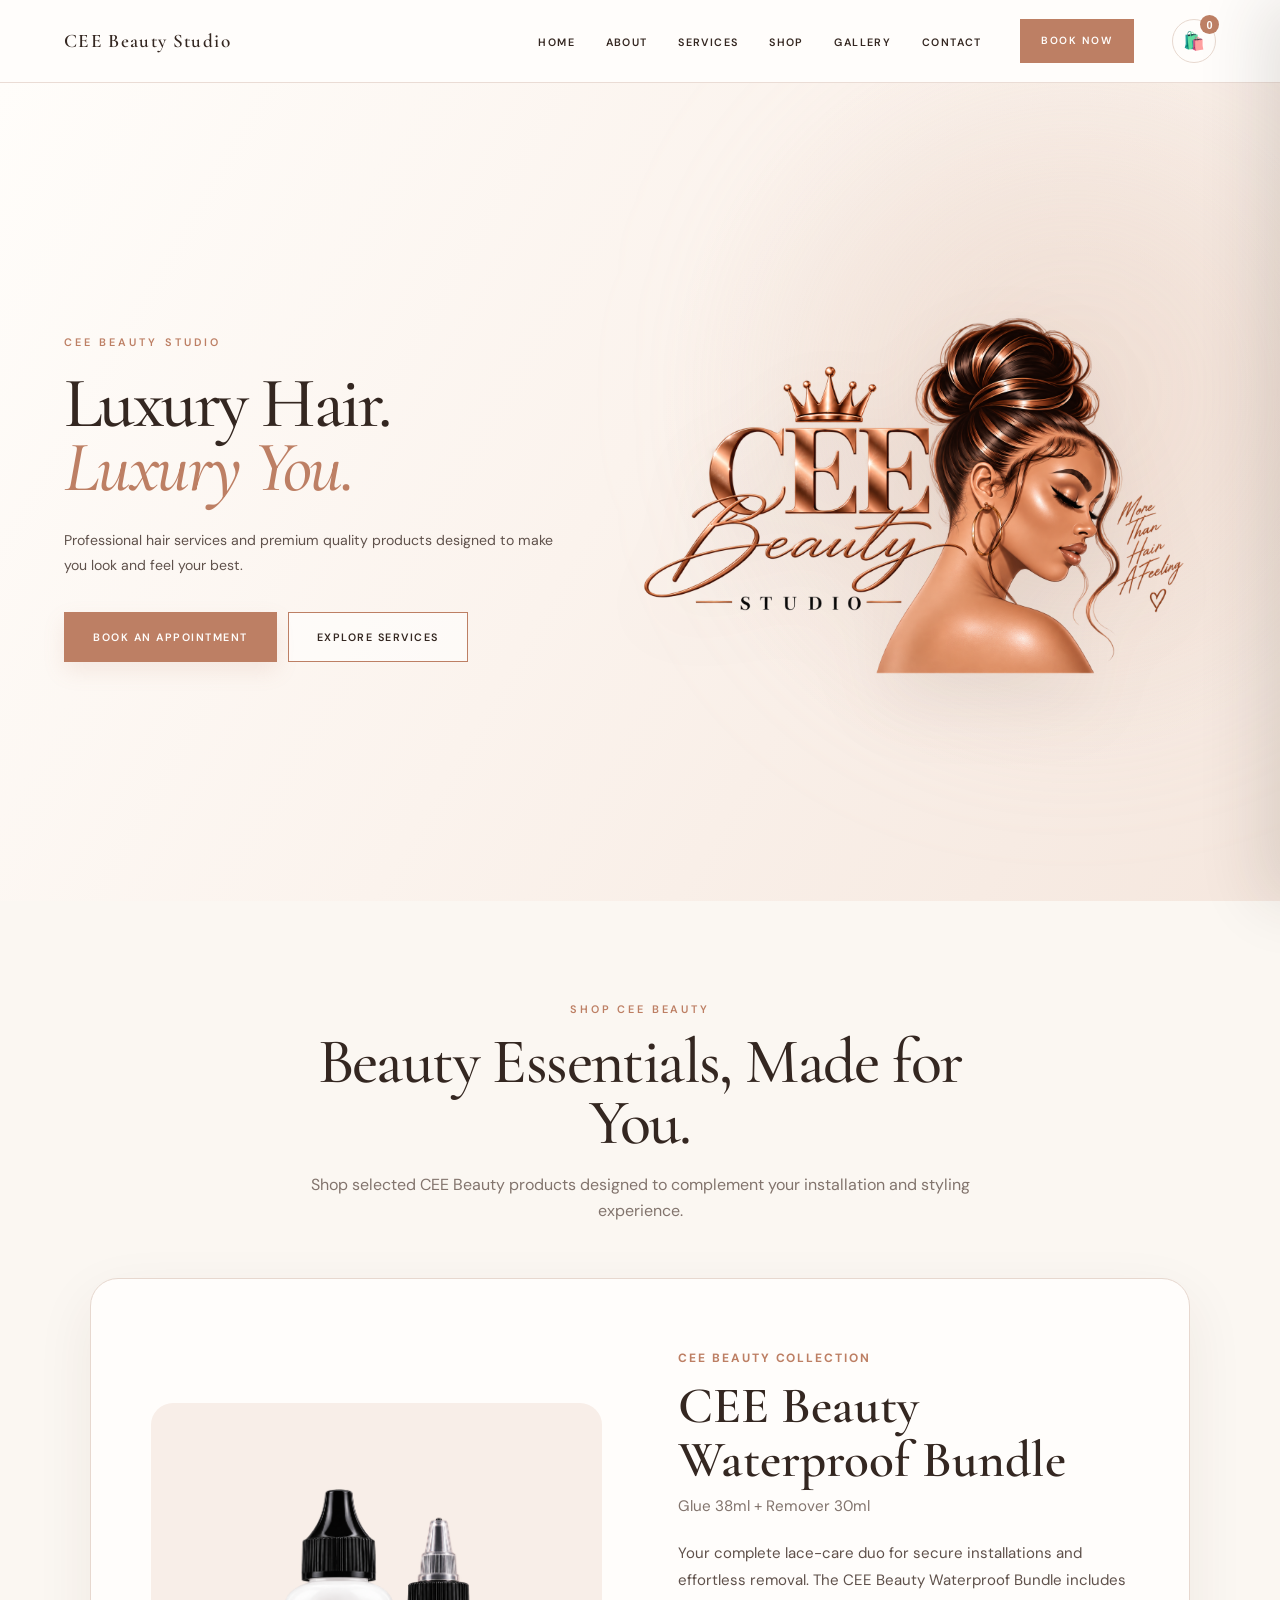
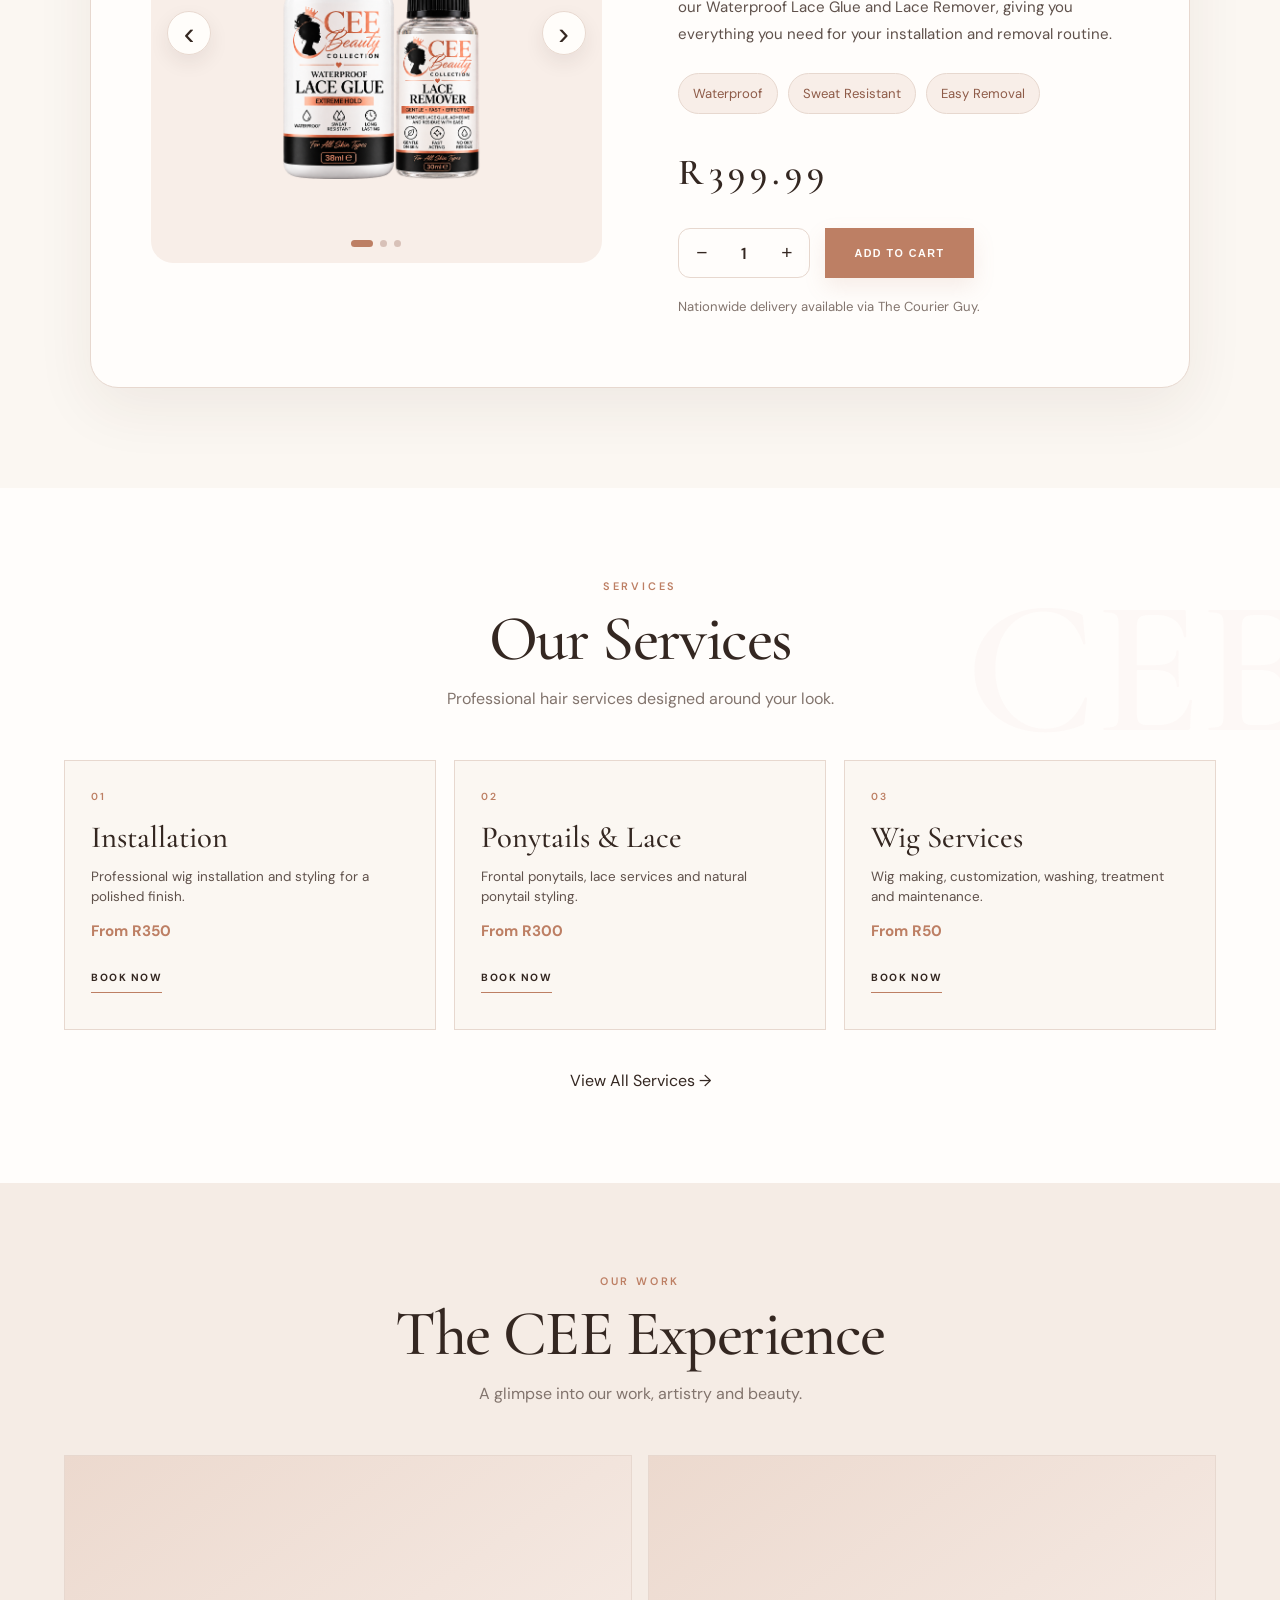
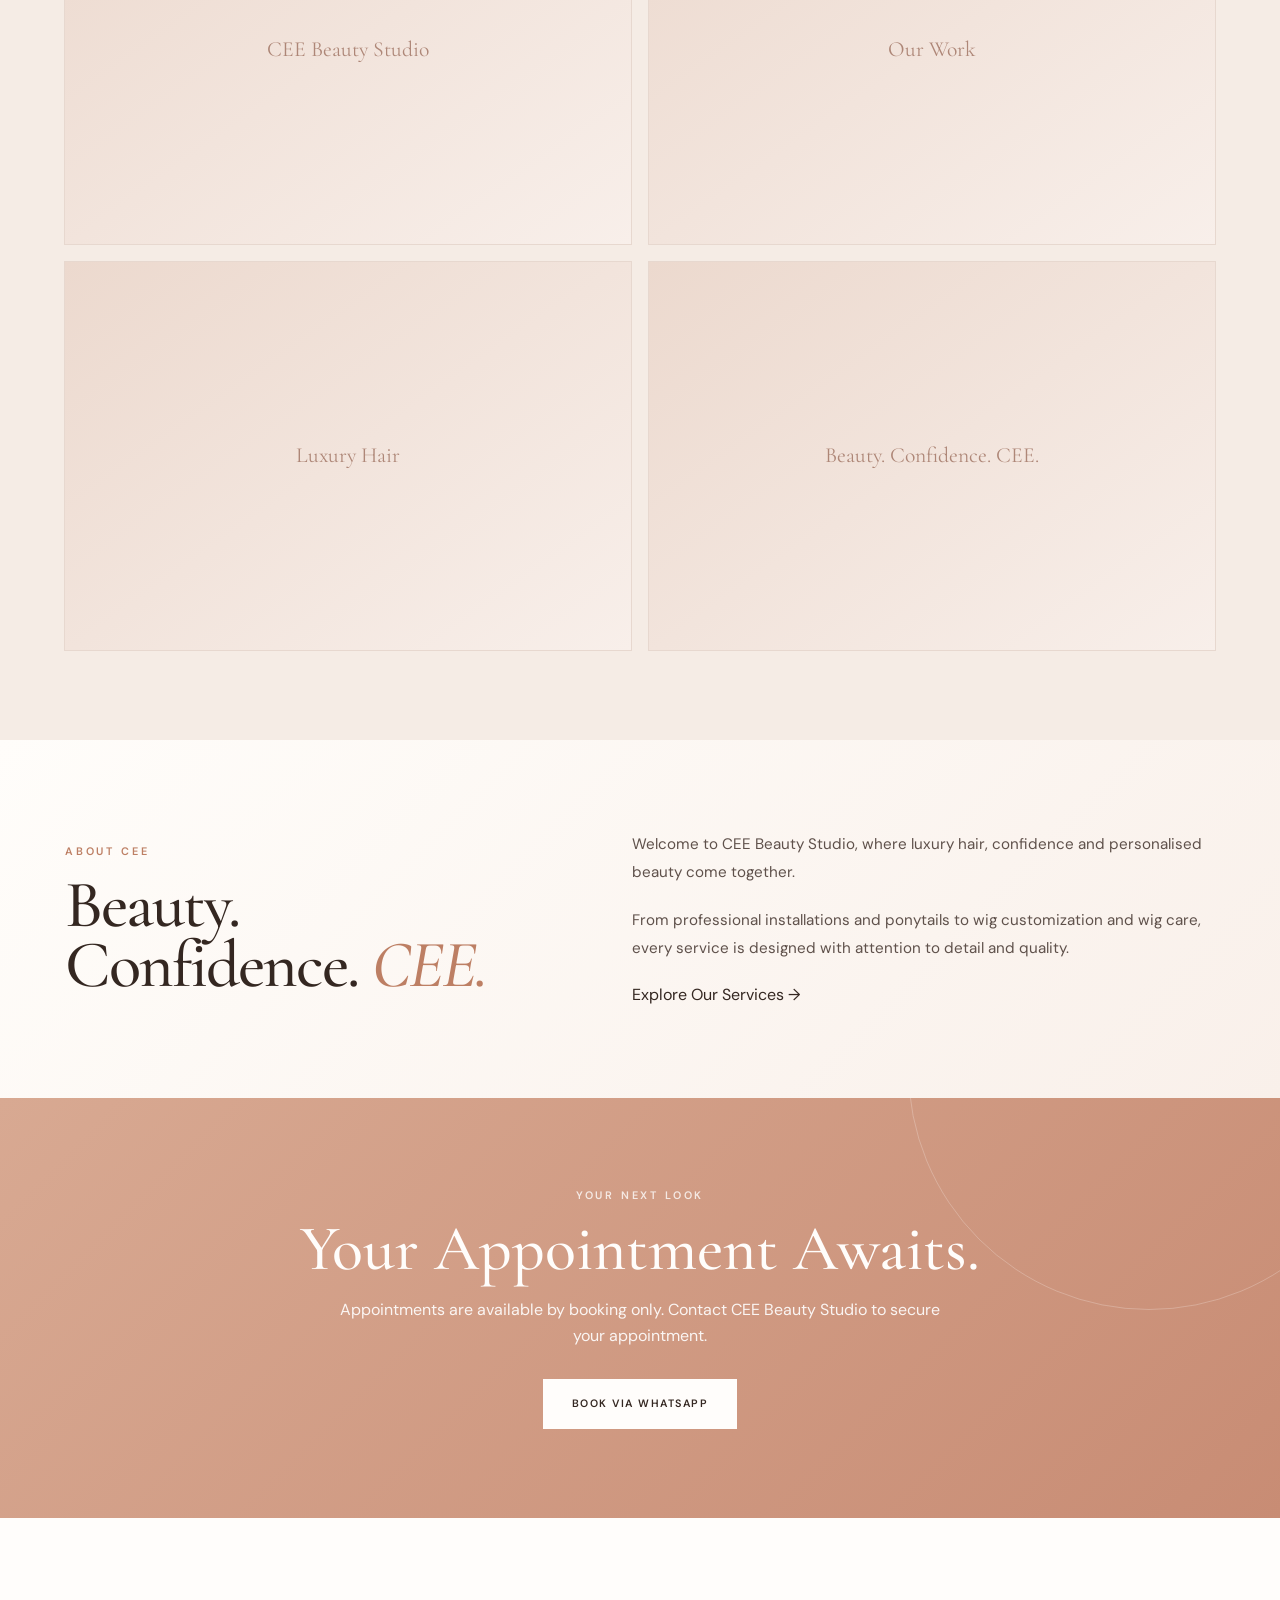
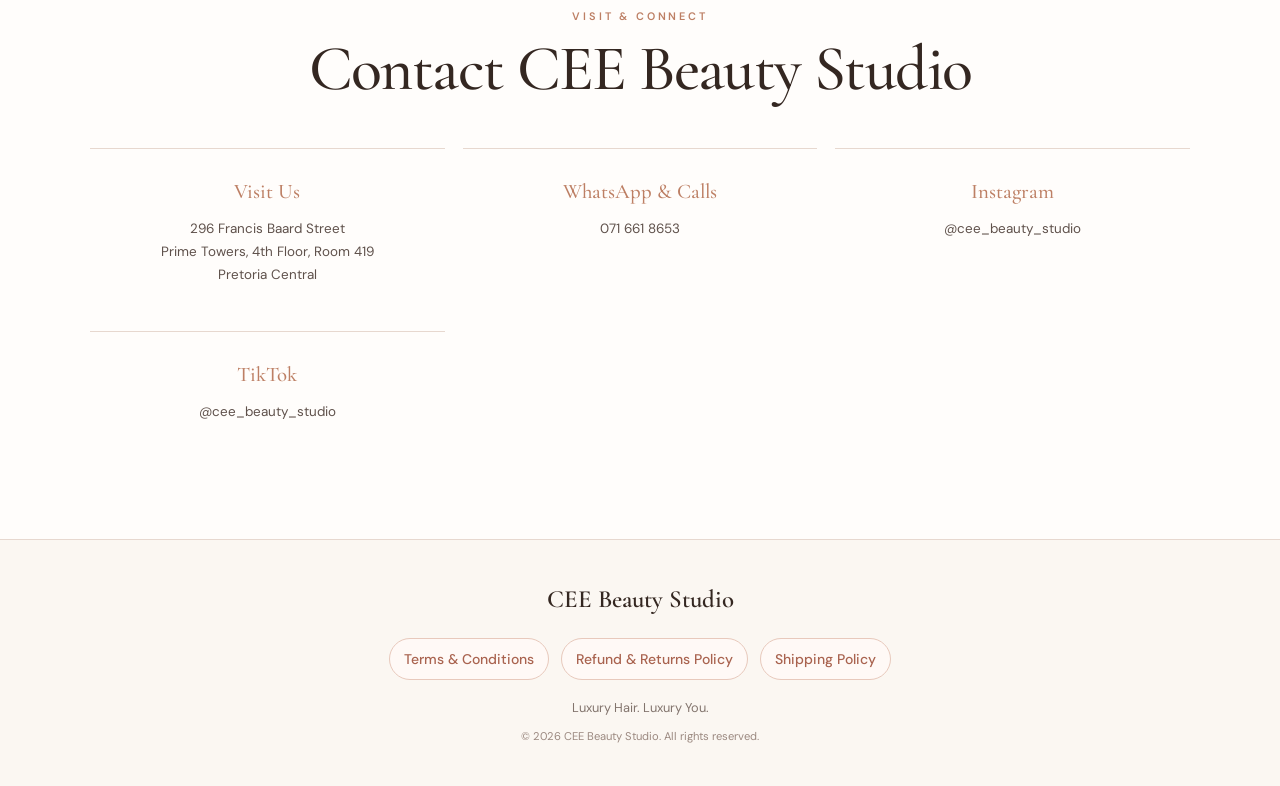
==== commit 4b177b90: "Add website policies and footer links" ====
--- a/index.html
+++ b/index.html
@@ -1112,6 +1112,13 @@
         </div>
 
 
+<div class="footer-policy-links">
+    <a href="terms.html">Terms &amp; Conditions</a>
+    <a href="refund-policy.html">Refund &amp; Returns Policy</a>
+    <a href="shipping-policy.html">Shipping Policy</a>
+</div>
+
+
         <p>
             Luxury Hair. Luxury You.
         </p>
--- a/css/style.css
+++ b/css/style.css
@@ -4039,3 +4039,46 @@
     display: inline-block;
     margin-bottom: 8px;
 }
+
+
+/* Footer policy links */
+.footer-policy-links {
+    display: flex;
+    justify-content: center;
+    align-items: center;
+    flex-wrap: wrap;
+    gap: 12px;
+    margin: 18px 0;
+    padding: 0 15px;
+}
+
+.footer-policy-links a {
+    display: inline-block;
+    color: #A9634F;
+    text-decoration: none;
+    font-size: 14px;
+    font-weight: 500;
+    padding: 9px 14px;
+    border: 1px solid #E8C9BC;
+    border-radius: 25px;
+    background-color: #FFF9F6;
+    transition: all 0.25s ease;
+}
+
+.footer-policy-links a:hover {
+    color: #FFFFFF;
+    background-color: #B87963;
+    border-color: #B87963;
+}
+
+/* Keep footer links neat on phones */
+@media (max-width: 600px) {
+    .footer-policy-links {
+        gap: 8px;
+    }
+
+    .footer-policy-links a {
+        font-size: 13px;
+        padding: 8px 11px;
+    }
+}
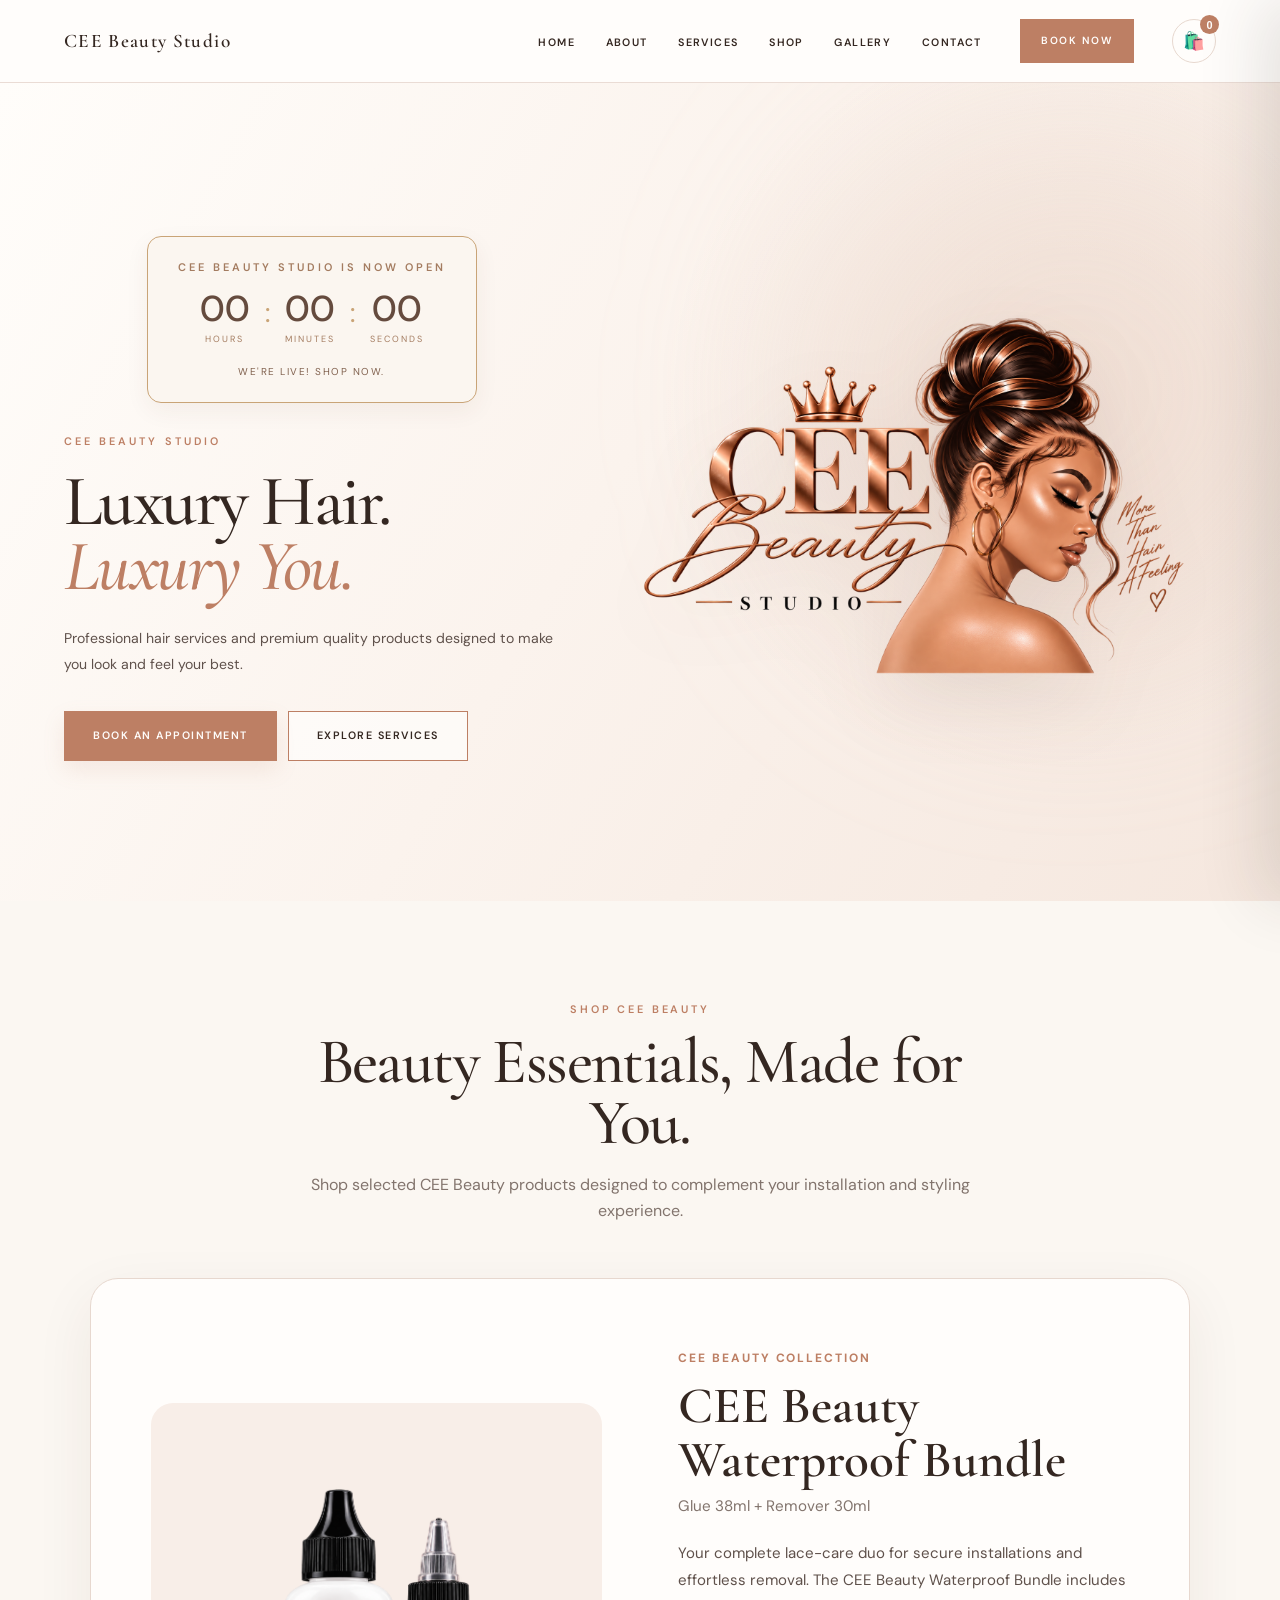
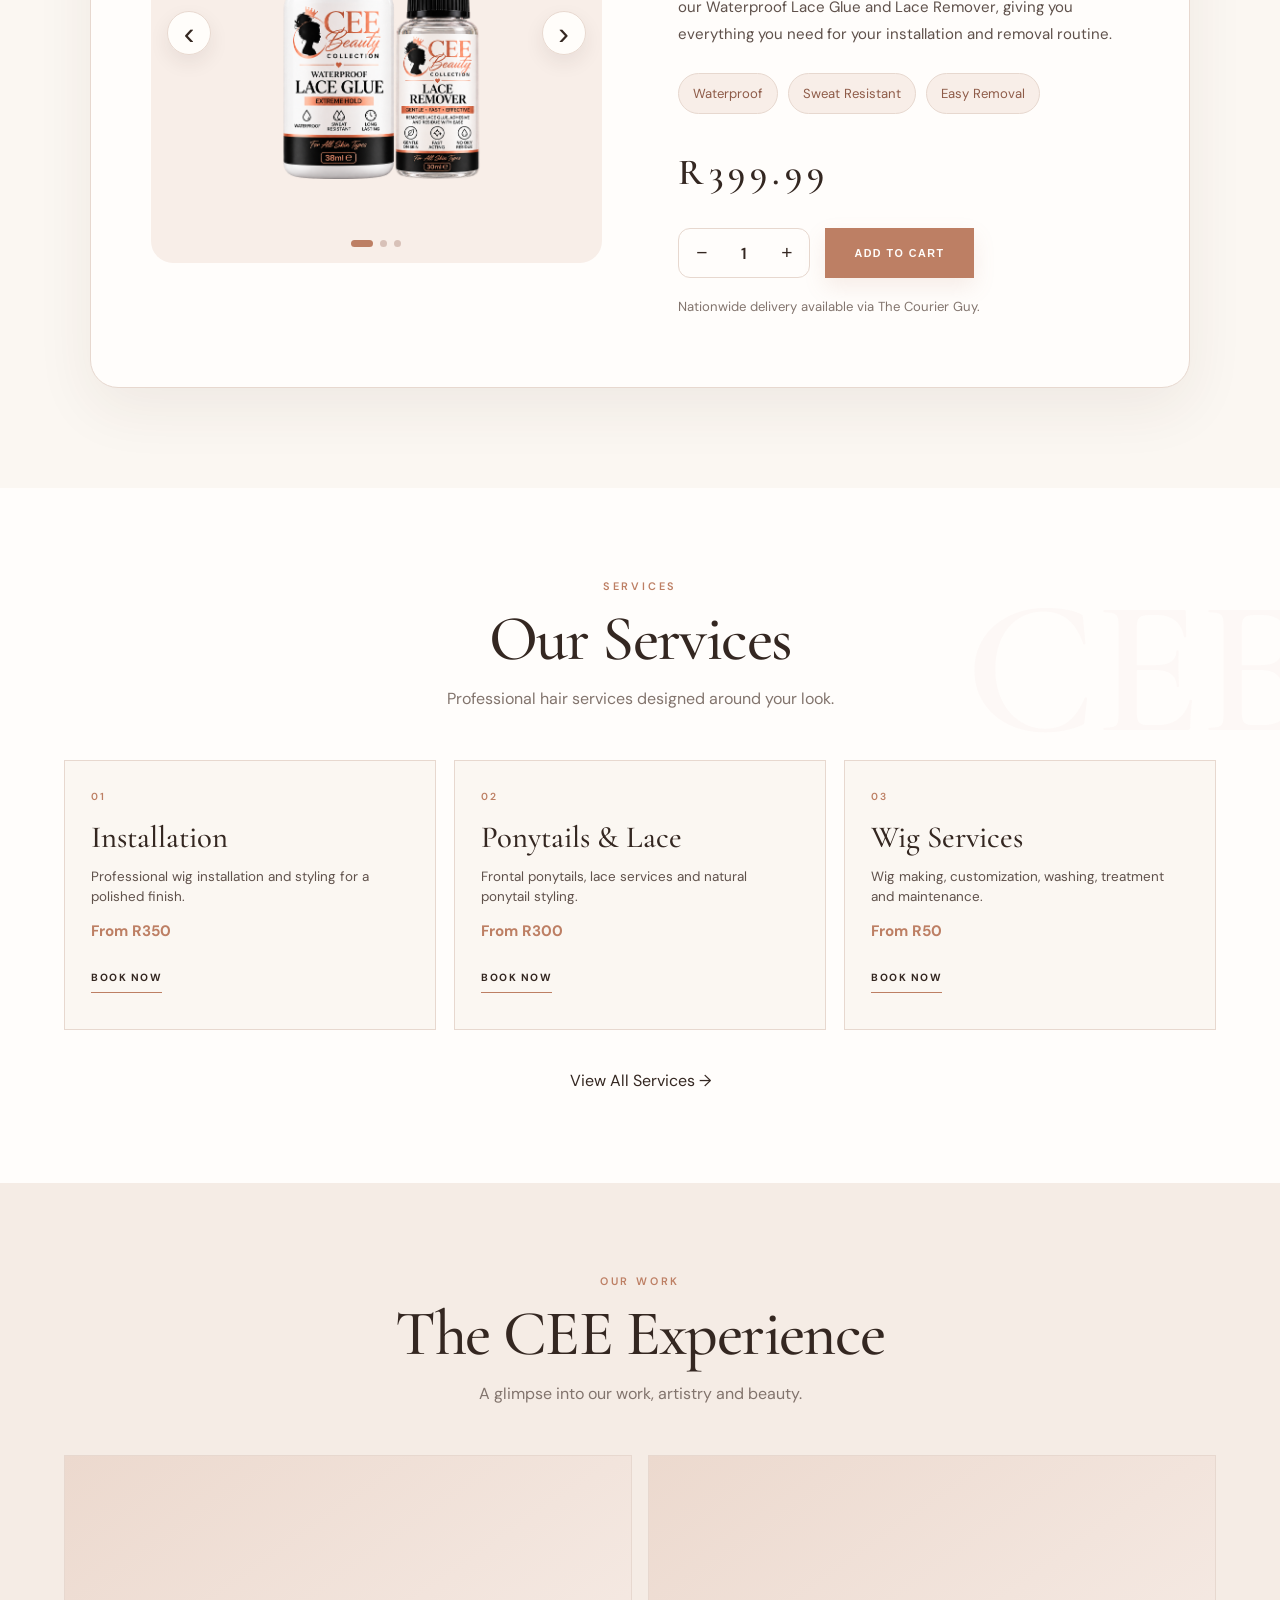
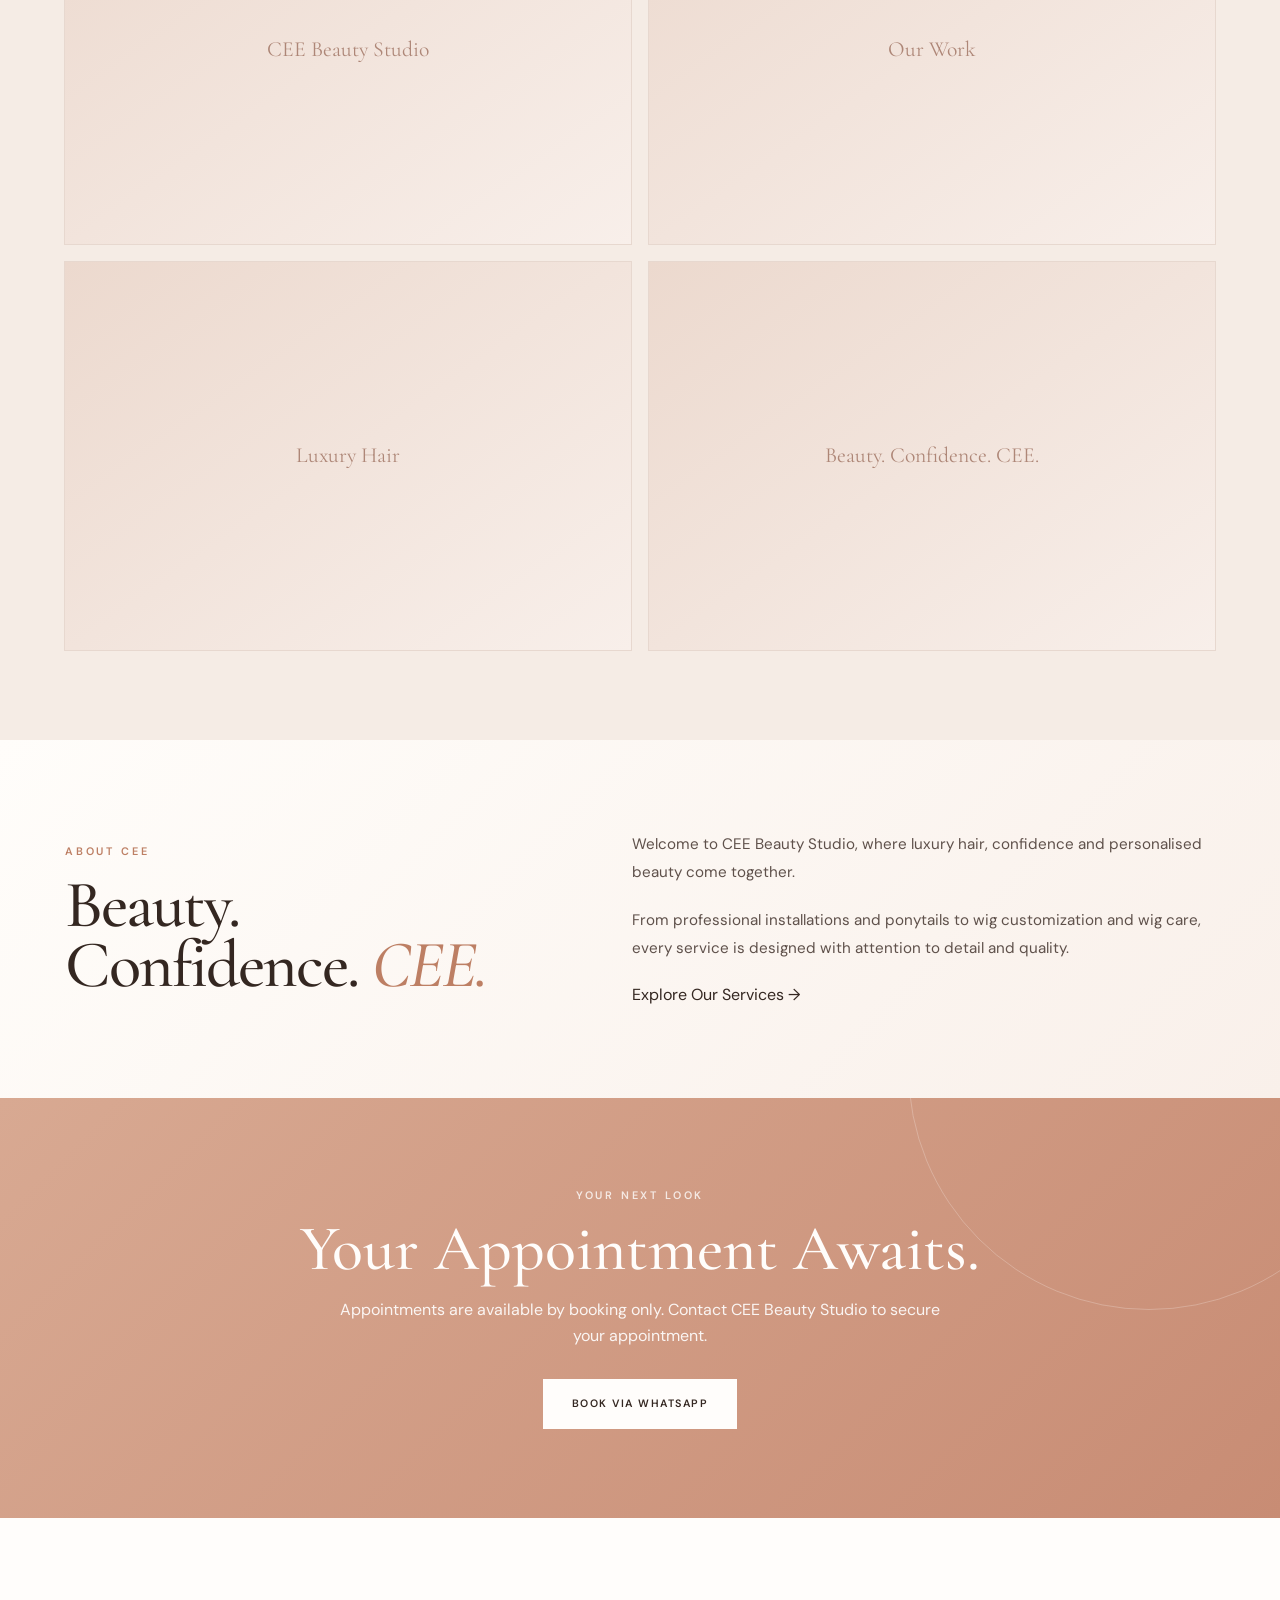
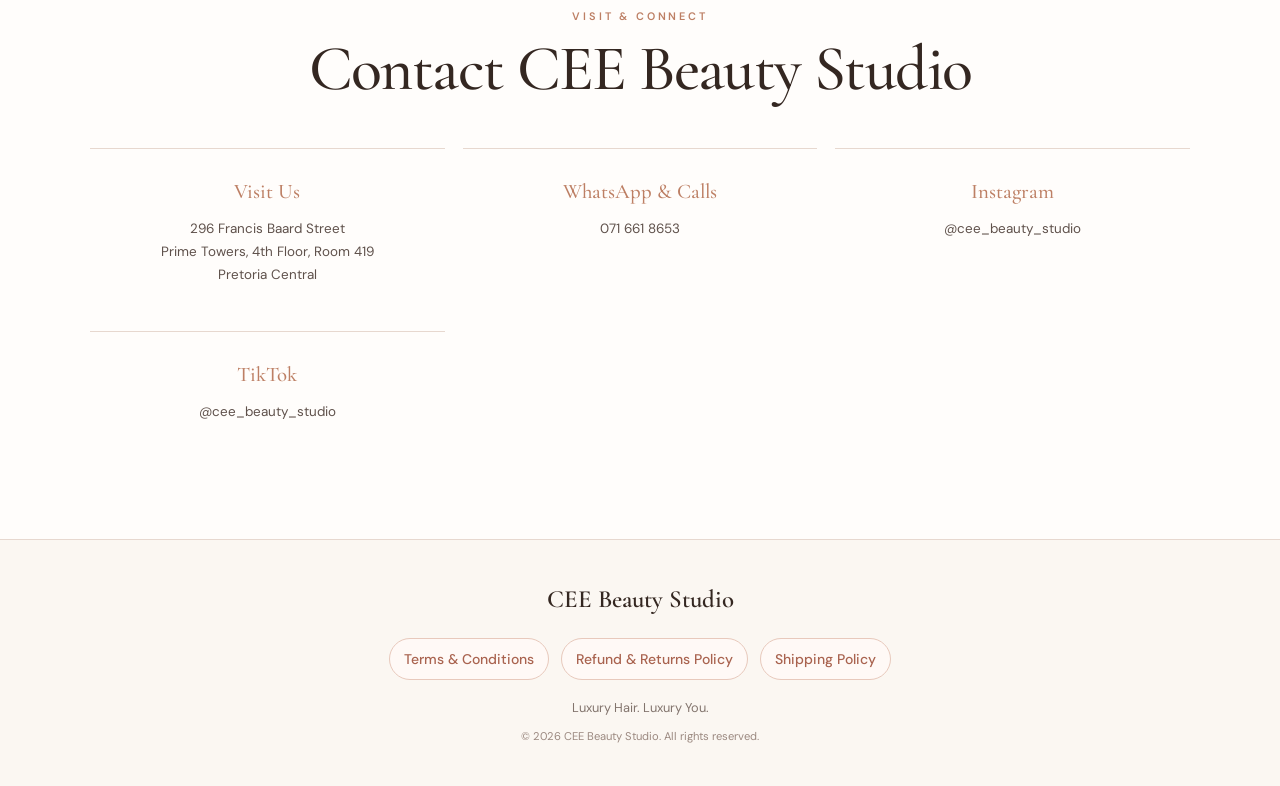
==== commit c1b6c9f5: "Add launch countdown and consistent order references" ====
--- a/index.html
+++ b/index.html
@@ -166,6 +166,42 @@
 
 
             <div class="hero-content">
+
+
+<div class="launch-countdown" id="launchCountdown">
+
+    <p class="countdown-label">
+        THE WAIT IS ALMOST OVER
+    </p>
+
+    <div class="countdown-timer">
+
+        <div class="countdown-item">
+            <span id="countdownHours">08</span>
+            <small>HOURS</small>
+        </div>
+
+        <span class="countdown-separator">:</span>
+
+        <div class="countdown-item">
+            <span id="countdownMinutes">59</span>
+            <small>MINUTES</small>
+        </div>
+
+        <span class="countdown-separator">:</span>
+
+        <div class="countdown-item">
+            <span id="countdownSeconds">59</span>
+            <small>SECONDS</small>
+        </div>
+
+    </div>
+
+    <p class="countdown-message" id="countdownMessage">
+        CEE BEAUTY STUDIO LAUNCHES AT 10:00 AM
+    </p>
+
+</div>
 
 
                 <p class="hero-eyebrow">
--- a/css/style.css
+++ b/css/style.css
@@ -4082,3 +4082,89 @@
         padding: 8px 11px;
     }
 }
+
+
+
+/* =========================================
+   CEE BEAUTY STUDIO LAUNCH COUNTDOWN
+========================================= */
+
+.launch-countdown {
+    width: fit-content;
+    max-width: 100%;
+    margin: 0 auto 30px;
+    padding: 22px 30px;
+    text-align: center;
+    background: #fbf6f0;
+    border: 1px solid #c9a477;
+    border-radius: 14px;
+    box-shadow: 0 8px 25px rgba(80, 55, 40, 0.06);
+}
+
+.countdown-label {
+    margin-bottom: 15px;
+    color: #a47c60;
+    font-size: 11px;
+    font-weight: 600;
+    letter-spacing: 3px;
+}
+
+.countdown-timer {
+    display: flex;
+    align-items: center;
+    justify-content: center;
+    gap: 15px;
+}
+
+.countdown-item {
+    display: flex;
+    flex-direction: column;
+    gap: 5px;
+}
+
+.countdown-item span {
+    color: #654b3e;
+    font-size: 36px;
+    font-weight: 500;
+    line-height: 1;
+    font-variant-numeric: tabular-nums;
+}
+
+.countdown-item small {
+    color: #a47c60;
+    font-size: 9px;
+    letter-spacing: 2px;
+}
+
+.countdown-separator {
+    color: #c9a477;
+    font-size: 28px;
+    margin-top: -12px;
+}
+
+.countdown-message {
+    margin-top: 17px;
+    color: #80614e;
+    font-size: 10px;
+    letter-spacing: 1.5px;
+    line-height: 1.6;
+}
+
+@media (max-width: 480px) {
+    .launch-countdown {
+        padding: 18px 16px;
+        margin-bottom: 25px;
+    }
+
+    .countdown-timer {
+        gap: 10px;
+    }
+
+    .countdown-item span {
+        font-size: 29px;
+    }
+
+    .countdown-item small {
+        font-size: 8px;
+    }
+}
